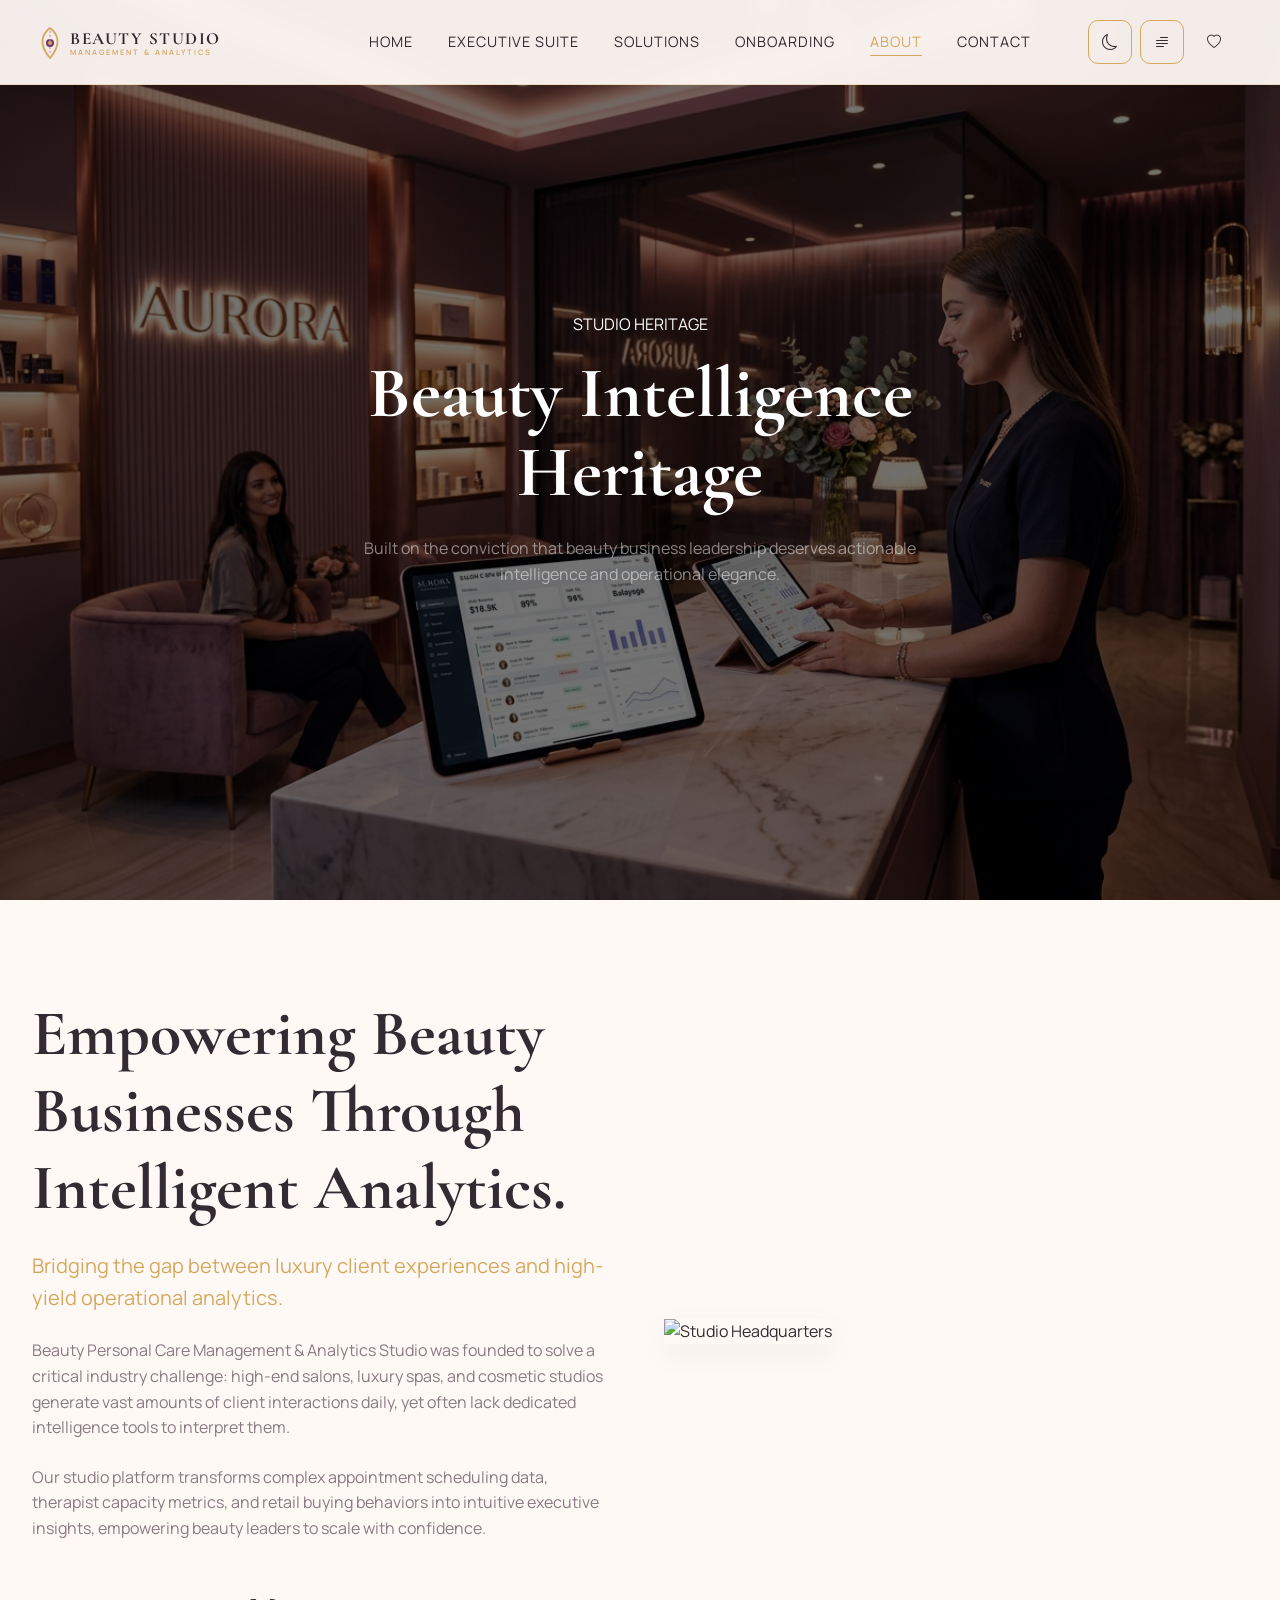
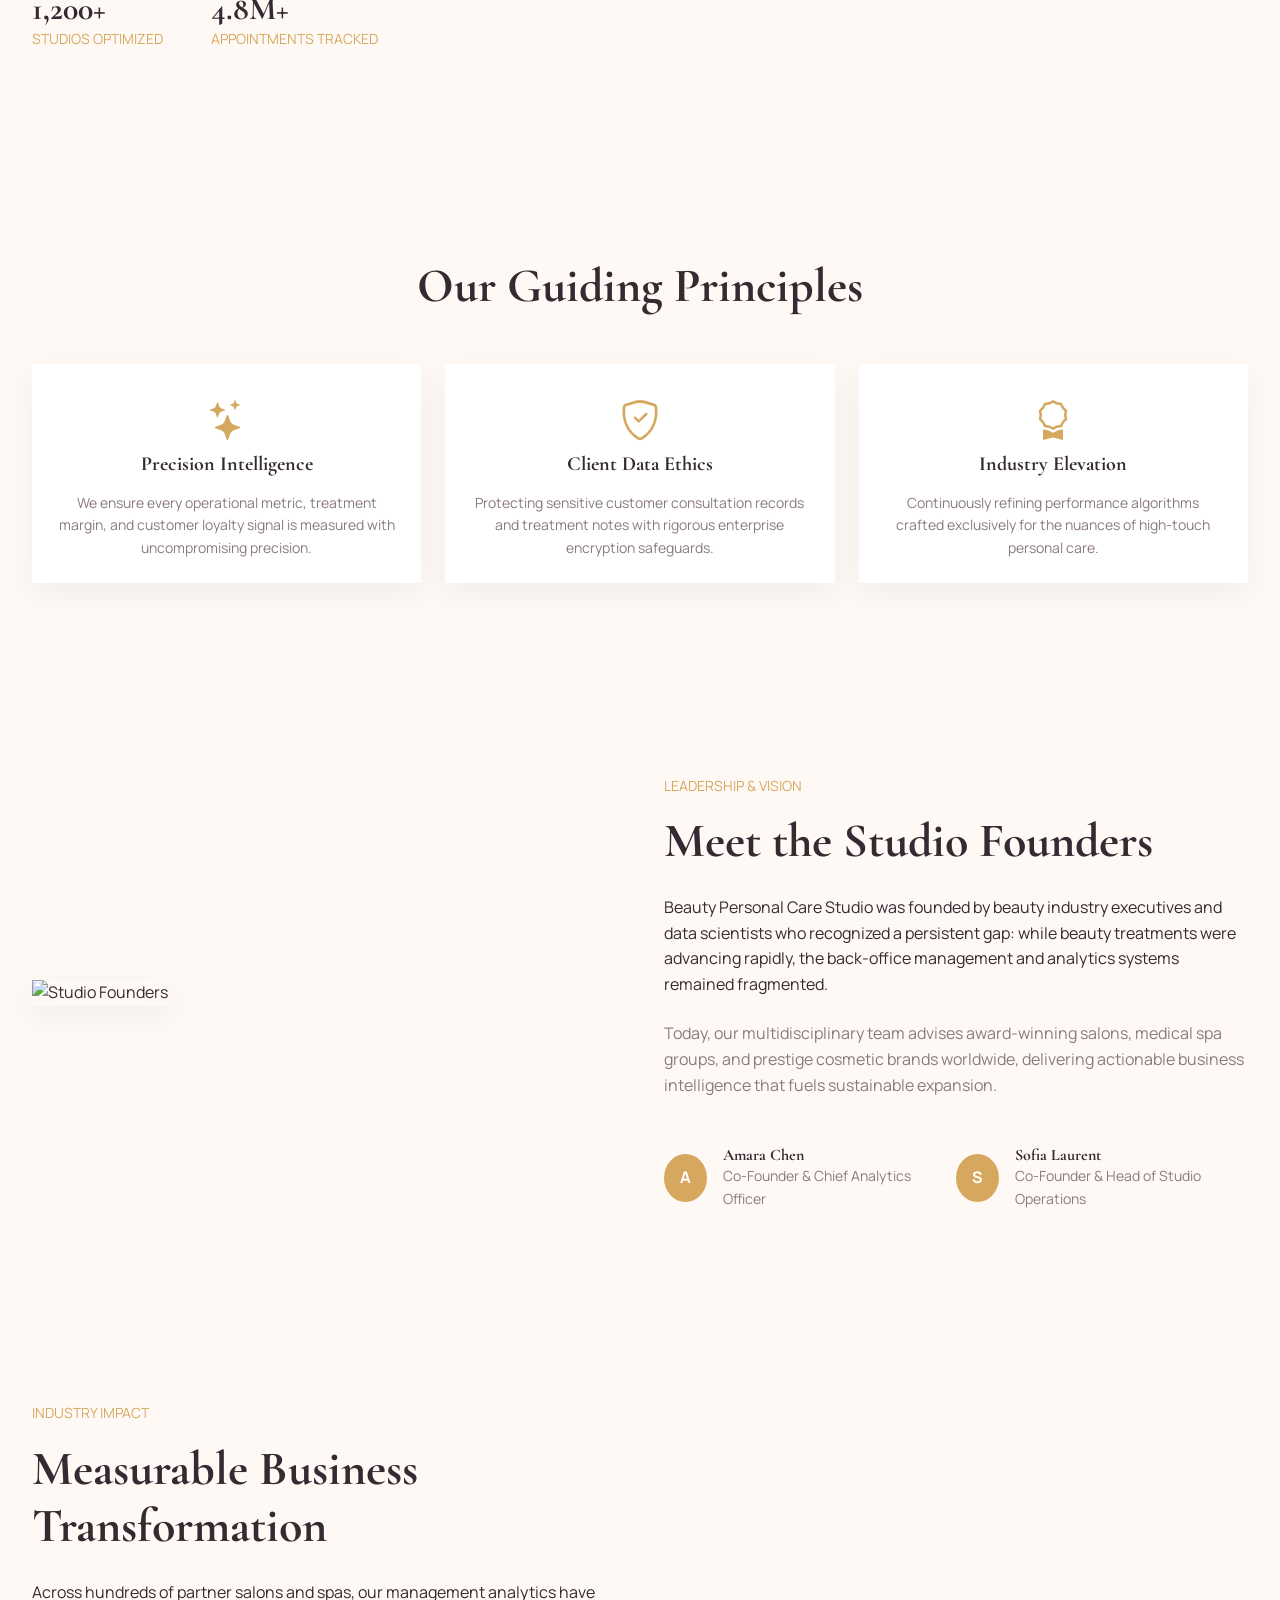
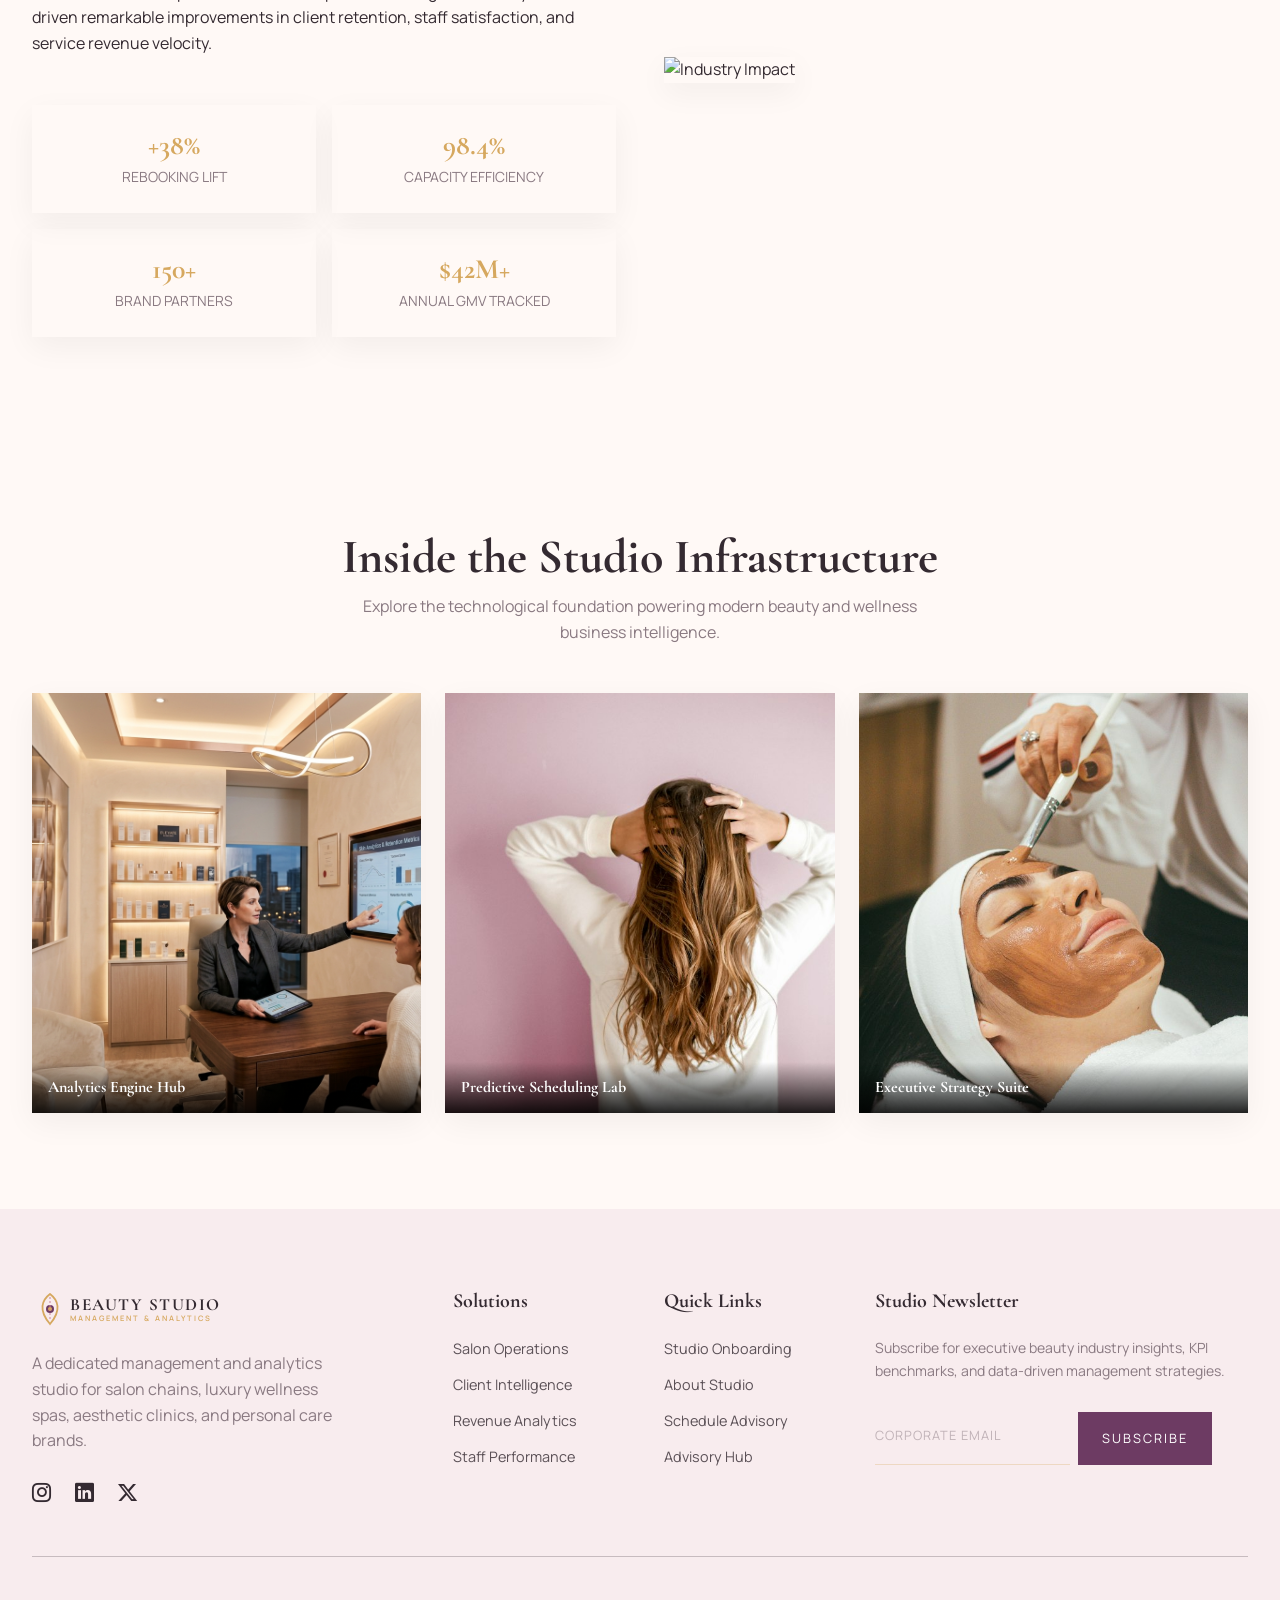
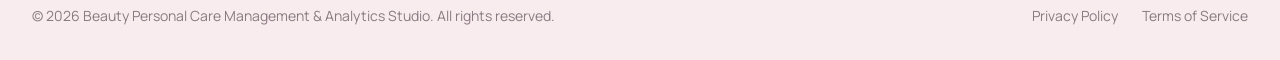
==== about.html @ 4b4c9e50 "Initial commit: Beauty Personal Care Management & Analytics Studio website" ====
<!DOCTYPE html>
<html lang="en">

<head>
    <meta charset="UTF-8">
    <meta name="viewport" content="width=device-width, initial-scale=1.0">
    <title>About Our Studio | Beauty Personal Care Management & Analytics Studio</title>
    <link rel="icon" type="image/svg+xml" href="images/favicon.svg">
    <meta name="description"
        content="Learn about Beauty Personal Care Management & Analytics Studio. Our mission is to empower salons, luxury spas, and cosmetic brands with precision data intelligence.">
    <link href="https://cdn.jsdelivr.net/npm/bootstrap@5.3.0/dist/css/bootstrap.min.css" rel="stylesheet">
    <link rel="stylesheet" href="https://cdn.jsdelivr.net/npm/bootstrap-icons@1.11.1/font/bootstrap-icons.css">
    <link rel="stylesheet" href="css/style.css">
</head>

<body data-theme="light">

    <!-- Header -->
    <nav class="navbar-luxury">
        <div class="container-custom d-flex justify-content-between align-items-center">
            <a href="index.html" class="brand-logo">
                <svg xmlns="http://www.w3.org/2000/svg" height="38" viewBox="0 0 280 38" fill="none" aria-label="Beauty Personal Care Management & Analytics Studio" style="display:inline-block;vertical-align:middle;"><g transform="translate(2,3)"><path d="M16 2 C24 8, 28 18, 16 32 C4 18, 8 8, 16 2 Z" fill="none" stroke="#D6A85F" stroke-width="1.8"/><circle cx="16" cy="17" r="4" fill="#6D3B63"/><circle cx="16" cy="17" r="2" fill="#D6A85F"/><line x1="16" y1="5" x2="16" y2="29" stroke="#C9829B" stroke-width="1" stroke-dasharray="2,2"/></g><text x="38" y="21" font-family="'Cormorant Garamond', Georgia, serif" font-size="17" font-weight="700" letter-spacing="1.5" fill="currentColor">BEAUTY STUDIO</text><text x="38" y="32" font-family="'Manrope', sans-serif" font-size="7.5" font-weight="600" letter-spacing="2" fill="#D6A85F">MANAGEMENT &amp; ANALYTICS</text></svg>
            </a>

            <div class="nav-links-desktop d-none d-lg-block">
                <a href="index.html" class="nav-link-custom">Home</a>
                <a href="home2.html" class="nav-link-custom">Executive Suite</a>
                <a href="collections.html" class="nav-link-custom">Solutions</a>
                <a href="consignment.html" class="nav-link-custom">Onboarding</a>
                <a href="about.html" class="nav-link-custom active">About</a>
                <a href="contact.html" class="nav-link-custom">Contact</a>
            </div>

            <div class="header-actions d-flex align-items-center">
                <button id="theme-toggle" class="btn border-0 p-2 me-2 d-none d-lg-inline-flex" aria-label="Toggle Theme">
                    <i class="bi bi-moon"></i>
                </button>
                <button id="rtl-toggle" class="btn border-0 p-2 me-2 d-none d-lg-inline-flex" aria-label="Toggle RTL">
                    <i class="bi bi-text-paragraph"></i>
                </button>
                <a href="#" class="nav-link-custom me-3 d-none d-lg-inline-flex"><i class="bi bi-heart"></i></a>
                <button id="hamburger-menu" class="btn border-0 p-0 d-lg-none" aria-label="Open Menu">
                    <i class="bi bi-list fs-3"></i>
                </button>
            </div>
        </div>
    </nav>

    <!-- Sidebar Menu (Mobile & Expanded) -->
    <div id="sidebar-overlay" class="sidebar-overlay"></div>
    <div id="sidebar-menu" class="sidebar-menu">
        <div id="sidebar-close" class="sidebar-close"><i class="bi bi-x-lg"></i></div>
        <nav class="d-flex flex-column gap-4">
            <a href="index.html" class="fs-4 luxury-heading">Home</a>
            <a href="home2.html" class="fs-4 luxury-heading">Executive Suite</a>
            <a href="collections.html" class="fs-4 luxury-heading">Solutions</a>
            <a href="consignment.html" class="fs-4 luxury-heading">Onboarding</a>
            <a href="about.html" class="fs-4 luxury-heading">Our Story</a>
            <a href="contact.html" class="fs-4 luxury-heading">Contact</a>
        </nav>
        <div class="sidebar-utilities d-flex align-items-center gap-3 mt-4 pt-4">
            <button class="btn theme-toggle-btn d-inline-flex align-items-center gap-2" aria-label="Toggle Theme">
                <i class="bi bi-moon"></i>
                <span class="theme-label">Dark Mode</span>
            </button>
            <button class="btn rtl-toggle-btn d-inline-flex align-items-center gap-2" aria-label="Toggle RTL">
                <i class="bi bi-text-paragraph"></i>
                <span class="rtl-label">RTL</span>
            </button>
        </div>
    </div>

    <!-- Page Header (Unified Hero) -->
    <header class="hero hero-small" style="background-image: url('images/collection_bridal.png');">
        <div class="hero-overlay"></div>
        <div class="hero-content container py-5 text-center">
            <span class="text-white text-uppercase letter-spacing-2 mb-3 d-block">Studio Heritage</span>
            <h1 class="text-white display-3 luxury-heading">Beauty Intelligence Heritage</h1>
            <p class="text-white-50 mx-auto mb-0" style="max-width: 600px;">Built on the conviction that beauty business leadership deserves actionable intelligence and operational elegance.</p>
        </div>
    </header>

    <!-- About Main -->
    <section class="py-5 about-founders-section">
        <div class="container-custom py-5">
            <div class="row align-items-center g-5">
                <div class="col-lg-6">
                    <h1 class="display-3 luxury-heading mb-4">Empowering Beauty Businesses Through Intelligent Analytics.</h1>
                    <p class="lead text-gold mb-4">Bridging the gap between luxury client experiences and high-yield operational analytics.</p>
                    <p class="text-muted mb-4">Beauty Personal Care Management &amp; Analytics Studio was founded to solve a critical industry challenge: high-end salons, luxury spas, and cosmetic studios generate vast amounts of client interactions daily, yet often lack dedicated intelligence tools to interpret them.</p>
                    <p class="text-muted mb-5">Our studio platform transforms complex appointment scheduling data, therapist capacity metrics, and retail buying behaviors into intuitive executive insights, empowering beauty leaders to scale with confidence.</p>
                    <div class="d-flex gap-5">
                        <div>
                            <h3 class="h2 luxury-heading mb-0">1,200+</h3>
                            <p class="small text-gold text-uppercase">Studios Optimized</p>
                        </div>
                        <div>
                            <h3 class="h2 luxury-heading mb-0">4.8M+</h3>
                            <p class="small text-gold text-uppercase">Appointments Tracked</p>
                        </div>
                    </div>
                </div>
                <div class="col-lg-6">
                    <div class="position-relative">
                        <img src="https://images.unsplash.com/photo-1522337360788-8b13dee7a37e?auto=format&fit=crop&w=1200&q=80" alt="Studio Headquarters" class="img-fluid luxury-shadow">
                        <div class="accent-square d-none d-xl-block"></div>
                    </div>
                </div>
            </div>
        </div>
    </section>

    <!-- Values Section -->
    <section class="py-5 bg-ivory">
        <div class="container-custom py-5 text-center">
            <h2 class="display-5 luxury-heading mb-5">Our Guiding Principles</h2>
            <div class="row g-4">
                <div class="col-md-4">
                    <div class="p-4 bg-white luxury-shadow h-100" style="background: var(--card-bg) !important;">
                        <i class="bi bi-stars text-gold fs-1 mb-3"></i>
                        <h4 class="luxury-heading h5 mb-3">Precision Intelligence</h4>
                        <p class="small text-muted mb-0">We ensure every operational metric, treatment margin, and customer loyalty signal is measured with uncompromising precision.</p>
                    </div>
                </div>
                <div class="col-md-4">
                    <div class="p-4 bg-white luxury-shadow h-100" style="background: var(--card-bg) !important;">
                        <i class="bi bi-shield-check text-gold fs-1 mb-3"></i>
                        <h4 class="luxury-heading h5 mb-3">Client Data Ethics</h4>
                        <p class="small text-muted mb-0">Protecting sensitive customer consultation records and treatment notes with rigorous enterprise encryption safeguards.</p>
                    </div>
                </div>
                <div class="col-md-4">
                    <div class="p-4 bg-white luxury-shadow h-100" style="background: var(--card-bg) !important;">
                        <i class="bi bi-award text-gold fs-1 mb-3"></i>
                        <h4 class="luxury-heading h5 mb-3">Industry Elevation</h4>
                        <p class="small text-muted mb-0">Continuously refining performance algorithms crafted exclusively for the nuances of high-touch personal care.</p>
                    </div>
                </div>
            </div>
        </div>
    </section>

    <!-- Section 1: Meet the Founders -->
    <section class="py-5">
        <div class="container-custom py-5">
            <div class="row align-items-center g-5">
                <div class="col-lg-6">
                    <img src="https://images.unsplash.com/photo-1573496359142-b8d87734a5a2?auto=format&fit=crop&w=1200&q=80" alt="Studio Founders" class="img-fluid luxury-shadow w-100"
                        style="object-fit:cover; max-height:520px;">
                </div>
                <div class="col-lg-6">
                    <span class="text-gold text-uppercase letter-spacing-2 small mb-3 d-block">Leadership &amp; Vision</span>
                    <h2 class="display-5 luxury-heading mb-4">Meet the Studio Founders</h2>
                    <p class="mb-4">Beauty Personal Care Studio was founded by beauty industry executives and data scientists who recognized a persistent gap: while beauty treatments were advancing rapidly, the back-office management and analytics systems remained fragmented.</p>
                    <p class="text-muted mb-5">Today, our multidisciplinary team advises award-winning salons, medical spa groups, and prestige cosmetic brands worldwide, delivering actionable business intelligence that fuels sustainable expansion.</p>
                    <div class="d-flex gap-4 founders-list">
                        <div class="d-flex align-items-center gap-3 founder-item">
                            <div class="rounded-circle d-flex align-items-center justify-content-center"
                                style="width:48px;height:48px;background:var(--accent-gold);color:var(--btn-text);font-weight:700;">
                                A</div>
                            <div>
                                <h6 class="luxury-heading mb-0">Amara Chen</h6>
                                <p class="small text-muted mb-0">Co-Founder &amp; Chief Analytics Officer</p>
                            </div>
                        </div>
                        <div class="d-flex align-items-center gap-3 founder-item">
                            <div class="rounded-circle d-flex align-items-center justify-content-center"
                                style="width:48px;height:48px;background:var(--accent-gold);color:var(--btn-text);font-weight:700;">
                                S</div>
                            <div>
                                <h6 class="luxury-heading mb-0">Sofia Laurent</h6>
                                <p class="small text-muted mb-0">Co-Founder &amp; Head of Studio Operations</p>
                            </div>
                        </div>
                    </div>
                </div>
            </div>
        </div>
    </section>

    <!-- Section 2: Our Impact -->
    <section class="py-5 bg-ivory">
        <div class="container-custom py-5">
            <div class="row align-items-center g-5 flex-row-reverse">
                <div class="col-lg-6">
                    <img src="https://images.unsplash.com/photo-1551836022-d5d88e9218df?auto=format&fit=crop&w=1200&q=80" alt="Industry Impact" class="img-fluid luxury-shadow w-100"
                        style="object-fit:cover; max-height:520px;">
                </div>
                <div class="col-lg-6">
                    <span class="text-gold text-uppercase letter-spacing-2 small mb-3 d-block">Industry Impact</span>
                    <h2 class="display-5 luxury-heading mb-4">Measurable Business Transformation</h2>
                    <p class="mb-5">Across hundreds of partner salons and spas, our management analytics have driven remarkable improvements in client retention, staff satisfaction, and service revenue velocity.</p>
                    <div class="row g-3">
                        <div class="col-6">
                            <div class="p-4 luxury-shadow text-center h-100">
                                <h3 class="luxury-heading text-gold mb-1">+38%</h3>
                                <p class="small text-muted mb-0 text-uppercase letter-spacing-1">Rebooking Lift</p>
                            </div>
                        </div>
                        <div class="col-6">
                            <div class="p-4 luxury-shadow text-center h-100">
                                <h3 class="luxury-heading text-gold mb-1">98.4%</h3>
                                <p class="small text-muted mb-0 text-uppercase letter-spacing-1">Capacity Efficiency</p>
                            </div>
                        </div>
                        <div class="col-6">
                            <div class="p-4 luxury-shadow text-center h-100">
                                <h3 class="luxury-heading text-gold mb-1">150+</h3>
                                <p class="small text-muted mb-0 text-uppercase letter-spacing-1">Brand Partners</p>
                            </div>
                        </div>
                        <div class="col-6">
                            <div class="p-4 luxury-shadow text-center h-100">
                                <h3 class="luxury-heading text-gold mb-1">$42M+</h3>
                                <p class="small text-muted mb-0 text-uppercase letter-spacing-1">Annual GMV Tracked</p>
                            </div>
                        </div>
                    </div>
                </div>
            </div>
        </div>
    </section>

    <!-- Section 3: Behind the Scenes -->
    <section class="py-5">
        <div class="container-custom py-5">
            <div class="text-center mb-5">
                <h2 class="display-5 luxury-heading">Inside the Studio Infrastructure</h2>
                <p class="text-muted mx-auto" style="max-width:600px;">Explore the technological foundation powering modern beauty and wellness business intelligence.</p>
            </div>
            <div class="row g-4">
                <div class="col-md-4">
                    <div class="position-relative overflow-hidden luxury-shadow" style="height: 420px;">
                        <img src="images/collection_formal.png" alt="Intelligence Engine"
                            class="w-100 h-100 object-fit-cover">
                        <div class="position-absolute bottom-0 start-0 w-100 p-3"
                            style="background: linear-gradient(transparent, rgba(0,0,0,0.85));">
                            <h5 class="text-white luxury-heading h6 mb-0">Analytics Engine Hub</h5>
                        </div>
                    </div>
                </div>
                <div class="col-md-4">
                    <div class="position-relative overflow-hidden luxury-shadow" style="height: 420px;">
                        <img src="images/dress_1.png" alt="Forecasting Lab" class="w-100 h-100 object-fit-cover">
                        <div class="position-absolute bottom-0 start-0 w-100 p-3"
                            style="background: linear-gradient(transparent, rgba(0,0,0,0.85));">
                            <h5 class="text-white luxury-heading h6 mb-0">Predictive Scheduling Lab</h5>
                        </div>
                    </div>
                </div>
                <div class="col-md-4">
                    <div class="position-relative overflow-hidden luxury-shadow" style="height: 420px;">
                        <img src="images/dress_2.png" alt="Executive Strategy" class="w-100 h-100 object-fit-cover"
                            style="object-position: center center;">
                        <div class="position-absolute bottom-0 start-0 w-100 p-3"
                            style="background: linear-gradient(transparent, rgba(0,0,0,0.85));">
                            <h5 class="text-white luxury-heading h6 mb-0">Executive Strategy Suite</h5>
                        </div>
                    </div>
                </div>
            </div>
        </div>
    </section>

    <!-- Footer -->
    <footer>
        <div class="container-custom">
            <div class="row g-5">
                <div class="col-lg-4">
                    <a href="index.html" class="brand-logo mb-4">
                        <svg xmlns="http://www.w3.org/2000/svg" height="38" viewBox="0 0 280 38" fill="none" aria-label="Beauty Personal Care Management & Analytics Studio" style="display:inline-block;vertical-align:middle;"><g transform="translate(2,3)"><path d="M16 2 C24 8, 28 18, 16 32 C4 18, 8 8, 16 2 Z" fill="none" stroke="#D6A85F" stroke-width="1.8"/><circle cx="16" cy="17" r="4" fill="#6D3B63"/><circle cx="16" cy="17" r="2" fill="#D6A85F"/><line x1="16" y1="5" x2="16" y2="29" stroke="#C9829B" stroke-width="1" stroke-dasharray="2,2"/></g><text x="38" y="21" font-family="'Cormorant Garamond', Georgia, serif" font-size="17" font-weight="700" letter-spacing="1.5" fill="currentColor">BEAUTY STUDIO</text><text x="38" y="32" font-family="'Manrope', sans-serif" font-size="7.5" font-weight="600" letter-spacing="2" fill="#D6A85F">MANAGEMENT &amp; ANALYTICS</text></svg>
                    </a>
                    <p class="text-muted pe-lg-5">A dedicated management and analytics studio for salon chains, luxury wellness spas, aesthetic clinics, and personal care brands.</p>
                    <div class="d-flex mt-4">
                        <a href="#" class="social-icon"><i class="bi bi-instagram"></i></a>
                        <a href="#" class="social-icon"><i class="bi bi-linkedin"></i></a>
                        <a href="#" class="social-icon"><i class="bi bi-twitter-x"></i></a>
                    </div>
                </div>
                <div class="col-md-4 col-lg-2">
                    <h5 class="luxury-heading mb-4">Solutions</h5>
                    <a href="collections.html" class="footer-link">Salon Operations</a>
                    <a href="collections.html" class="footer-link">Client Intelligence</a>
                    <a href="collections.html" class="footer-link">Revenue Analytics</a>
                    <a href="collections.html" class="footer-link">Staff Performance</a>
                </div>
                <div class="col-md-4 col-lg-2">
                    <h5 class="luxury-heading mb-4">Quick Links</h5>
                    <a href="consignment.html" class="footer-link">Studio Onboarding</a>
                    <a href="about.html" class="footer-link">About Studio</a>
                    <a href="contact.html" class="footer-link">Schedule Advisory</a>
                    <a href="contact.html" class="footer-link">Advisory Hub</a>
                </div>
                <div class="col-md-4 col-lg-4">
                    <h5 class="luxury-heading mb-4">Studio Newsletter</h5>
                    <p class="small text-muted mb-4">Subscribe for executive beauty industry insights, KPI benchmarks, and data-driven management strategies.</p>
                    <div class="d-flex">
                        <input type="email" class="form-control-luxury me-2" placeholder="Corporate Email">
                        <button class="btn-gold px-4">Subscribe</button>
                    </div>
                </div>
            </div>
            <hr class="my-5 opacity-10">
            <div class="d-flex flex-column flex-md-row justify-content-between align-items-center gap-3">
                <p class="small text-muted mb-0">&copy; 2026 Beauty Personal Care Management &amp; Analytics Studio. All rights reserved.</p>
                <div class="d-flex gap-4">
                    <a href="#" class="small text-muted">Privacy Policy</a>
                    <a href="#" class="small text-muted">Terms of Service</a>
                </div>
            </div>
        </div>
    </footer>

    <script src="https://cdn.jsdelivr.net/npm/bootstrap@5.3.0/dist/js/bootstrap.bundle.min.js"></script>
    <script src="js/main.js"></script>
</body>

</html>
---- css/style.css ----
/* 
    Beauty Personal Care Management & Analytics Studio
    Design Style: Luxury, Elegant, Editorial Data & Business Intelligence
*/

@import url('https://fonts.googleapis.com/css2?family=Cormorant+Garamond:ital,wght@0,300;0,400;0,500;0,600;0,700;1,300;1,400;1,600&family=Manrope:wght@300;400;500;600;700;800&display=swap');

:root {
    /* Light Mode Tokens */
    --primary-bg: #FFF9F6;
    --secondary-bg: #F8ECEE;
    --primary-plum: #6D3B63;
    --secondary-rose: #C9829B;
    --accent-gold: #D6A85F;
    --accent-nude: #C9829B;
    --text-main: #342A31;
    --text-muted: #8A7A82;
    --header-bg: rgba(255, 249, 246, 0.95);
    --border-color: rgba(214, 168, 95, 0.3);
    --btn-text: #FFFFFF;
    --card-bg: #FFFFFF;

    /* Typography */
    --font-heading: 'Cormorant Garamond', Georgia, serif;
    --font-body: 'Manrope', -apple-system, BlinkMacSystemFont, 'Segoe UI', Roboto, sans-serif;
    --font-alt: 'Cormorant Garamond', Georgia, serif;

    /* Transitions */
    --transition-smooth: all 0.4s cubic-bezier(0.165, 0.84, 0.44, 1);
}

[data-theme="dark"] {
    /* Dark Mode Tokens */
    --primary-bg: #241B22;
    --secondary-bg: #2E222B;
    --primary-plum: #C9829B;
    --secondary-rose: #E5A3B9;
    --accent-gold: #D6A85F;
    --accent-nude: #522F45;
    --text-main: #FFF9F6;
    --text-muted: #B8A8B0;
    --header-bg: rgba(36, 27, 34, 0.95);
    --border-color: rgba(214, 168, 95, 0.3);
    --btn-text: #241B22;
    --card-bg: #2D222A;
}

* {
    margin: 0;
    padding: 0;
    box-sizing: border-box;
}

body {
    font-family: var(--font-body);
    background-color: var(--primary-bg);
    color: var(--text-main);
    line-height: 1.6;
    transition: var(--transition-smooth);
    overflow-x: hidden;
}

h1,
h2,
h3,
h4,
.luxury-heading {
    font-family: var(--font-heading);
    font-weight: 700;
}

p,
.lead {
    font-weight: 400;
    color: var(--text-main);
}

.text-muted {
    color: var(--text-muted) !important;
    opacity: 1 !important;
}

h1,
h2,
h3,
h4,
h5,
h6,
.luxury-heading {
    color: var(--text-main);
}

a {
    text-decoration: none;
    color: inherit;
    transition: var(--transition-smooth);
}

/* --- Layout Components --- */

.container-custom {
    max-width: 1400px;
    margin: 0 auto;
    padding: 0 2rem;
}

/* Header & Navbar */
.navbar-luxury {
    position: fixed;
    top: 0;
    width: 100%;
    z-index: 1000;
    background: var(--header-bg);
    backdrop-filter: blur(10px);
    border-bottom: 1px solid var(--border-color);
    padding: 1.25rem 0;
    transition: var(--transition-smooth);
    --header-control-size: 44px;
    --header-control-radius: 10px;
}

.brand-logo {
    font-family: var(--font-heading);
    font-size: 1.5rem;
    letter-spacing: 2px;
    text-transform: uppercase;
    font-weight: 700;
    display: flex;
    align-items: center;
}

/* Keep navbar logo fully visible during nearby button interactions */
.navbar-luxury .brand-logo,
.navbar-luxury .brand-logo:hover,
.navbar-luxury .brand-logo:focus,
.navbar-luxury .brand-logo:active,
.navbar-luxury .brand-logo svg {
    opacity: 1 !important;
}

.logo-img {
    height: 40px;
    width: auto;
    object-fit: contain;
    transition: var(--transition-smooth);
}

.brand-logo:hover .logo-img {
    transform: scale(1.1);
}

.nav-link-custom {
    font-size: 0.9rem;
    text-transform: uppercase;
    letter-spacing: 1px;
    margin: 0 1rem;
    position: relative;
}

.nav-link-custom::after {
    content: '';
    position: absolute;
    bottom: -5px;
    left: 0;
    width: 0;
    height: 1px;
    background: var(--accent-gold);
    transition: var(--transition-smooth);
}

.nav-link-custom:hover::after {
    width: 100%;
}

.nav-link-custom.active {
    color: var(--accent-gold);
}

.nav-link-custom.active::after {
    width: 100%;
}

/* Ensure navbar utility toggles remain visible in both themes */
.navbar-luxury #theme-toggle,
.navbar-luxury #rtl-toggle {
    width: var(--header-control-size);
    height: var(--header-control-size);
    padding: 0 !important;
    display: inline-flex;
    align-items: center;
    justify-content: center;
    border: 1px solid var(--accent-gold) !important;
    border-radius: var(--header-control-radius);
    background: transparent;
    color: var(--text-main);
}

.navbar-luxury .header-actions > a.nav-link-custom {
    width: var(--header-control-size);
    height: var(--header-control-size);
    margin: 0 0.75rem 0 0 !important;
    display: inline-flex;
    align-items: center;
    justify-content: center;
    border-radius: var(--header-control-radius);
}

[dir="rtl"] .navbar-luxury .header-actions > a.nav-link-custom {
    margin: 0 0 0 0.75rem !important;
}

[dir="rtl"] .navbar-luxury .brand-logo {
    justify-content: flex-end;
    text-align: right;
    direction: ltr;
    unicode-bidi: isolate;
}

[dir="rtl"] .navbar-luxury .brand-logo svg {
    direction: ltr;
    unicode-bidi: isolate;
}

.navbar-luxury #theme-toggle:hover,
.navbar-luxury #rtl-toggle:hover {
    background: var(--accent-gold);
    color: var(--btn-text);
}

.navbar-luxury #theme-toggle:focus,
.navbar-luxury #theme-toggle:focus-visible,
.navbar-luxury #theme-toggle:active {
    box-shadow: none;
    background: var(--accent-gold);
    color: var(--btn-text);
}

.navbar-luxury #rtl-toggle:focus {
    box-shadow: none;
    color: var(--accent-gold);
}

/* Sidebar Menu */
.sidebar-overlay {
    position: fixed;
    top: 0;
    left: 0;
    width: 100%;
    height: 100%;
    background: rgba(0, 0, 0, 0.5);
    z-index: 1001;
    opacity: 0;
    visibility: hidden;
    transition: var(--transition-smooth);
}

/* --- Refined Components --- */

#hamburger-menu {
    color: var(--text-main) !important;
    background: transparent;
    cursor: pointer;
    line-height: 1;
}

.sidebar-close {
    color: var(--text-main);
    cursor: pointer;
    align-self: flex-end;
    font-size: 1.25rem;
    margin-bottom: 2rem;
    transition: var(--transition-smooth);
}

.sidebar-close:hover {
    color: var(--accent-gold);
}

.sidebar-menu {
    position: fixed;
    top: 0;
    right: -100%;
    width: 350px;
    height: 100vh;
    background: var(--primary-bg);
    z-index: 1002;
    padding: 3rem;
    transition: all 0.5s cubic-bezier(0.77, 0, 0.175, 1);
    display: flex;
    flex-direction: column;
    box-shadow: -10px 0 30px rgba(0, 0, 0, 0.05);
}

[data-theme="dark"] .sidebar-menu {
    background: rgba(15, 15, 16, 0.98);
    backdrop-filter: blur(15px);
}

.sidebar-overlay.active {
    opacity: 1;
    visibility: visible;
}

.sidebar-menu.active {
    right: 0;
}

.sidebar-utilities {
    border-top: 1px solid rgba(214, 168, 95, 0.25) !important;
}

.sidebar-utilities .theme-toggle-btn,
.sidebar-utilities .rtl-toggle-btn {
    background: transparent;
    color: var(--text-main);
    border: 1px solid var(--accent-gold) !important;
    border-radius: var(--header-control-radius);
    padding: 0.55rem 0.95rem;
    font-size: 0.85rem;
    font-weight: 500;
    cursor: pointer;
    transition: var(--transition-smooth);
}

.sidebar-utilities .theme-toggle-btn:hover,
.sidebar-utilities .rtl-toggle-btn:hover {
    background: var(--accent-gold);
    color: var(--btn-text);
}

.btn-gold {
    background: var(--primary-plum);
    color: var(--btn-text) !important;
    padding: 1rem 2.5rem;
    text-transform: uppercase;
    letter-spacing: 2px;
    font-size: 0.8rem;
    border: none;
    border-radius: 0;
    position: relative;
    overflow: hidden;
    transition: var(--transition-smooth);
    display: inline-block;
    text-align: center;
}

.btn-gold::before {
    content: '';
    position: absolute;
    top: 0;
    left: -100%;
    width: 100%;
    height: 100%;
    background: rgba(255, 255, 255, 0.15);
    transition: var(--transition-smooth);
}

.btn-gold:hover::before {
    left: 0;
}

.btn-gold:hover {
    background: var(--accent-gold);
    color: #241B22 !important;
}

[data-theme="dark"] .btn-gold {
    background: var(--primary-plum);
    color: #241B22 !important;
}

[data-theme="dark"] .btn-gold:hover {
    background: var(--accent-gold);
    color: #241B22 !important;
}

/* --- Home 2 Specific Sections --- */

/* Editorial Ribbon */
.editorial-ribbon {
    background: var(--text-main);
    color: var(--primary-bg);
    padding: 2.5rem 0;
    overflow: hidden;
}

.marquee-container {
    display: flex;
    white-space: nowrap;
    animation: marquee 30s linear infinite;
}

.marquee-item {
    font-family: var(--font-heading);
    font-size: 1.2rem;
    text-transform: uppercase;
    letter-spacing: 5px;
    margin: 0 4rem;
    opacity: 0.6;
}

@keyframes marquee {
    0% {
        transform: translateX(0);
    }

    100% {
        transform: translateX(-50%);
    }
}

/* Split Screen Hero */
.hero-split {
    display: flex;
    height: 100vh;
    background: var(--primary-bg);
}

.hero-split-image {
    flex: 1;
    background-size: cover;
    background-position: center;
}

.hero-split-content {
    flex: 1;
    display: flex;
    flex-direction: column;
    justify-content: center;
    padding: 5rem;
    background: var(--secondary-bg);
}

/* Vault Cards */
.vault-card {
    border: 1px solid var(--accent-gold);
    padding: 2.5rem;
    transition: var(--transition-smooth);
    text-align: center;
}

.vault-card:hover {
    background: var(--accent-gold);
    color: var(--btn-text);
}

.vault-card:hover p {
    color: var(--btn-text) !important;
}

/* Stories / Testimonials */
.story-wrapper {
    position: relative;
    padding-bottom: 4rem;
}

.story-quote {
    font-family: var(--font-alt);
    font-style: italic;
    font-size: 1.8rem;
    line-height: 1.4;
    margin-bottom: 2rem;
}

/* Service Spotlight Icons */
.service-icon-box {
    border: 1px solid var(--border-color);
    padding: 3rem;
    transition: var(--transition-smooth);
    height: 100%;
}

.service-icon-box:hover {
    border-color: var(--accent-gold);
    transform: translateY(-5px);
}

@media (max-width: 991px) {
    .hero-split {
        flex-direction: column;
        height: auto;
    }

    .hero-split-image {
        width: 100%;
        height: 70vh;
        min-height: 450px;
        background-size: cover !important;
        background-position: center top !important;
    }

    .hero-split-content {
        padding: 3rem 1.5rem;
    }
}

@media (max-width: 767px) {
    .hero-split-image {
        background-size: contain !important;
        background-repeat: no-repeat !important;
        height: 120vw;
        min-height: 400px;
    }
}

@media (min-width: 768px) and (max-width: 991px) {
    .hero-split-image {
        background-size: contain !important;
        background-repeat: no-repeat !important;
        background-position: center !important;
    }
}

/* Form refinement */
.form-control-luxury::placeholder {
    color: var(--text-muted);
    opacity: 0.5;
    font-size: 0.8rem;
    text-transform: uppercase;
    letter-spacing: 1px;
}

/* Accessibility: Focus States */
.btn:focus,
.form-control:focus,
a:focus {
    outline: 2px solid var(--accent-gold);
    outline-offset: 3px;
}

/* Prevent horizontal scroll on small devices */
html,
body {
    max-width: 100%;
    overflow-x: hidden;
}

/* Image Hover Zoom */
.product-card .img-container {
    overflow: hidden;
}

.product-card .img-container img {
    transition: transform 0.8s cubic-bezier(0.165, 0.84, 0.44, 1);
}

.product-card:hover .img-container img {
    transform: scale(1.1);
}

.btn-outline {
    border: 1px solid var(--accent-gold);
    color: var(--text-main);
    padding: 1rem 2.5rem;
    text-transform: uppercase;
    letter-spacing: 2px;
    font-size: 0.8rem;
    background: transparent;
    transition: var(--transition-smooth);
}

.btn-outline:hover {
    background: var(--accent-gold);
    color: var(--btn-text);
}

/* Hero Section */
.hero {
    height: 100vh;
    display: flex;
    align-items: center;
    justify-content: center;
    text-align: center;
    position: relative;
    background-size: cover;
    background-position: center;
    color: #fff;
}

.hero-full-image {
    background-size: contain !important;
    background-repeat: no-repeat !important;
    background-position: center center !important;
    background-color: #111;
}

.hero-overlay {
    position: absolute;
    top: 0;
    left: 0;
    width: 100%;
    height: 100%;
    background: rgba(0, 0, 0, 0.55);
}

.hero-content {
    position: relative;
    z-index: 1;
    max-width: 800px;
}

.hero-content h1 {
    font-size: 4.5rem;
    margin-bottom: 1.5rem;
    line-height: 1.1;
    animation: fadeInUp 1s ease forwards;
}

/* Card Styles */
.product-card {
    background: var(--card-bg);
    border: none;
    border-radius: 0;
    overflow: hidden;
    transition: var(--transition-smooth);
    margin-bottom: 2rem;
}

.product-card:hover {
    transform: translateY(-10px);
    box-shadow: 0 20px 40px rgba(0, 0, 0, 0.1);
}

.product-card img {
    width: 100%;
    height: 500px;
    object-fit: cover;
    transition: var(--transition-smooth);
}

.product-card:hover img {
    transform: scale(1.05);
}

.product-info {
    padding: 1.5rem;
    text-align: center;
}

/* Footer & Hover Effects */
footer {
    background: var(--secondary-bg);
    padding: 5rem 0 2rem;
    color: var(--text-main);
}

.footer-link {
    display: block;
    margin-bottom: 0.8rem;
    font-size: 0.9rem;
    opacity: 0.8;
}

.footer-link:hover {
    opacity: 1;
    color: var(--accent-gold);
    padding-left: 5px;
}

.social-icon {
    font-size: 1.2rem;
    margin-right: 1.5rem;
    transition: var(--transition-smooth);
}

.social-icon:hover {
    color: var(--accent-gold);
    text-shadow: 0 0 10px var(--accent-gold);
}

/* Footer newsletter input alignment */
footer .col-md-4.col-lg-4>.d-flex {
    align-items: flex-end;
}

footer .col-md-4.col-lg-4>.d-flex .form-control-luxury {
    margin-bottom: 0;
}

/* Responsive Grid Fixes */
@media (max-width: 1024px) {
    .hero-content h1 {
        font-size: 3.5rem;
    }

    .nav-links-desktop {
        display: none !important;
    }

    #hamburger-menu {
        display: inline-flex !important;
    }
}

/* Home2: Platinum Vault tablet alignment fixes */
@media (min-width: 768px) and (max-width: 1024px) {
    .platinum-vault-section .row.align-items-end {
        row-gap: 1rem;
    }

    .platinum-vault-section .text-lg-end {
        text-align: left !important;
    }

    .platinum-vault-section .platinum-vault-grid .col-md-4 {
        flex: 0 0 50%;
        max-width: 50%;
        display: flex;
    }

    .platinum-vault-section .platinum-vault-grid .col-md-4:last-child {
        margin-left: auto;
        margin-right: auto;
    }

    .platinum-vault-section .vault-card {
        width: 100%;
        min-height: 100%;
        padding: 2rem 1.5rem;
        display: flex;
        flex-direction: column;
        align-items: center;
        text-align: center;
    }

    .platinum-vault-section .vault-card .text-muted {
        margin-bottom: 1.5rem !important;
    }

    .platinum-vault-section .vault-card .btn-outline {
        margin-top: auto;
        min-width: 130px;
        display: inline-flex;
        justify-content: center;
    }
}

@media (max-width: 768px) {
    .container-custom {
        padding: 0 1.5rem;
    }

    .navbar-luxury {
        --header-control-size: 38px;
    }

    .hero-content h1 {
        font-size: 2.5rem;
    }

    .sidebar-menu {
        width: 100%;
    }

    .navbar-luxury .brand-logo {
        white-space: nowrap;
        font-size: 1rem;
        letter-spacing: 1px;
    }

    .navbar-luxury .logo-img {
        height: 30px;
    }

    .navbar-luxury .header-actions {
        display: flex;
        align-items: center;
        gap: 0.35rem;
        flex-shrink: 0;
    }

    .navbar-luxury .header-actions > * {
        margin-right: 0 !important;
    }

    .navbar-luxury #theme-toggle,
    .navbar-luxury #rtl-toggle,
    .navbar-luxury #hamburger-menu {
        width: 38px;
        height: 38px;
    }

    .navbar-luxury #hamburger-menu {
        display: inline-flex !important;
        align-items: center;
        justify-content: center;
        border: 1px solid var(--accent-gold) !important;
        border-radius: var(--header-control-radius);
        color: var(--text-main);
        background: transparent;
    }

    .navbar-luxury .header-actions > a.nav-link-custom.me-3 {
        display: none;
    }

    footer .col-md-4.col-lg-4>.d-flex {
        gap: 0.75rem;
        align-items: flex-end;
    }

    footer .col-md-4.col-lg-4>.d-flex .form-control-luxury {
        flex: 1 1 auto;
        min-width: 0;
        margin-right: 0 !important;
        margin-bottom: 0;
    }

    footer .col-md-4.col-lg-4>.d-flex .btn-gold {
        flex: 0 0 auto;
        white-space: nowrap;
        padding: 0.95rem 1rem;
        letter-spacing: 1px;
    }

    .consignment-process-section {
        padding-bottom: 2rem !important;
    }

    .consignment-process-section .row {
        --bs-gutter-y: 1.5rem;
    }

    .consignment-process-section .ready-consign-card {
        padding: 1.75rem !important;
    }

    .consignment-faq-section {
        padding-top: 2rem !important;
        padding-bottom: 2rem !important;
    }

    .consignment-faq-section .container-custom {
        padding-top: 0.5rem !important;
        padding-bottom: 0.5rem !important;
    }

    .consignment-faq-section h2 {
        margin-bottom: 2rem !important;
    }

    .about-founders-section h2 {
        white-space: nowrap;
        font-size: 2.25rem;
    }

    .about-founders-section .founders-list {
        width: 100%;
        gap: 1rem !important;
        justify-content: space-between;
    }

    .about-founders-section .founder-item {
        flex: 1 1 0;
        align-items: flex-start !important;
    }
}

/* Animations */
@keyframes fadeInUp {
    from {
        opacity: 0;
        transform: translateY(30px);
    }

    to {
        opacity: 1;
        transform: translateY(0);
    }
}

/* Form Styles */
.form-control-luxury {
    background: transparent;
    border: none;
    border-bottom: 1px solid var(--border-color);
    border-radius: 0;
    color: var(--text-main) !important;
    padding: 1rem 0;
    margin-bottom: 1.5rem;
}

.form-control-luxury:focus {
    box-shadow: none;
    border-bottom-color: var(--accent-gold);
    background: transparent;
}

/* Collections Page */
.filter-sidebar {
    position: sticky;
    top: 100px;
}

.filter-group {
    margin-bottom: 2rem;
}

.filter-title {
    font-size: 0.8rem;
    text-transform: uppercase;
    letter-spacing: 2px;
    margin-bottom: 1rem;
    display: block;
    font-weight: 700;
}

/* UI Utility Classes */
.text-gold {
    color: var(--accent-gold);
}

.text-plum {
    color: var(--primary-plum);
}

.text-rose {
    color: var(--secondary-rose);
}

.bg-gold {
    background-color: var(--accent-gold) !important;
    color: #241B22 !important;
}

.bg-plum {
    background-color: var(--primary-plum) !important;
    color: #FFFFFF !important;
}

.bg-ivory {
    background-color: var(--primary-bg) !important;
}

.bg-white {
    background-color: var(--card-bg) !important;
}

.luxury-shadow {
    box-shadow: 0 10px 30px rgba(0, 0, 0, 0.05);
}

/* Custom Scrollbar */
::-webkit-scrollbar {
    width: 8px;
}

::-webkit-scrollbar-track {
    background: var(--primary-bg);
}

::-webkit-scrollbar-thumb {
    background: var(--accent-gold);
}

/* Back To Top */
.back-to-top-btn {
    position: fixed;
    right: 1.5rem;
    bottom: 1.5rem;
    width: 44px;
    height: 44px;
    border: 1px solid var(--accent-gold);
    background: var(--card-bg);
    color: var(--text-main);
    display: flex;
    align-items: center;
    justify-content: center;
    cursor: pointer;
    z-index: 1100;
    opacity: 0;
    visibility: hidden;
    pointer-events: none;
    transition: var(--transition-smooth);
}

.back-to-top-btn.visible {
    opacity: 1;
    visibility: visible;
    pointer-events: auto;
}

.back-to-top-btn:hover {
    color: var(--accent-gold);
    transform: translateY(-2px);
}

[data-theme="dark"] #faqAccordion .accordion-button {
    color: var(--text-main);
}

[data-theme="dark"] #faqAccordion .accordion-button:not(.collapsed) {
    color: var(--text-main);
    background-color: transparent;
    box-shadow: none;
}

@media (max-width: 1024px) {
    .mobile-filter-formal,
    .mobile-filter-accents,
    .category-formal-option {
        display: none !important;
    }
}
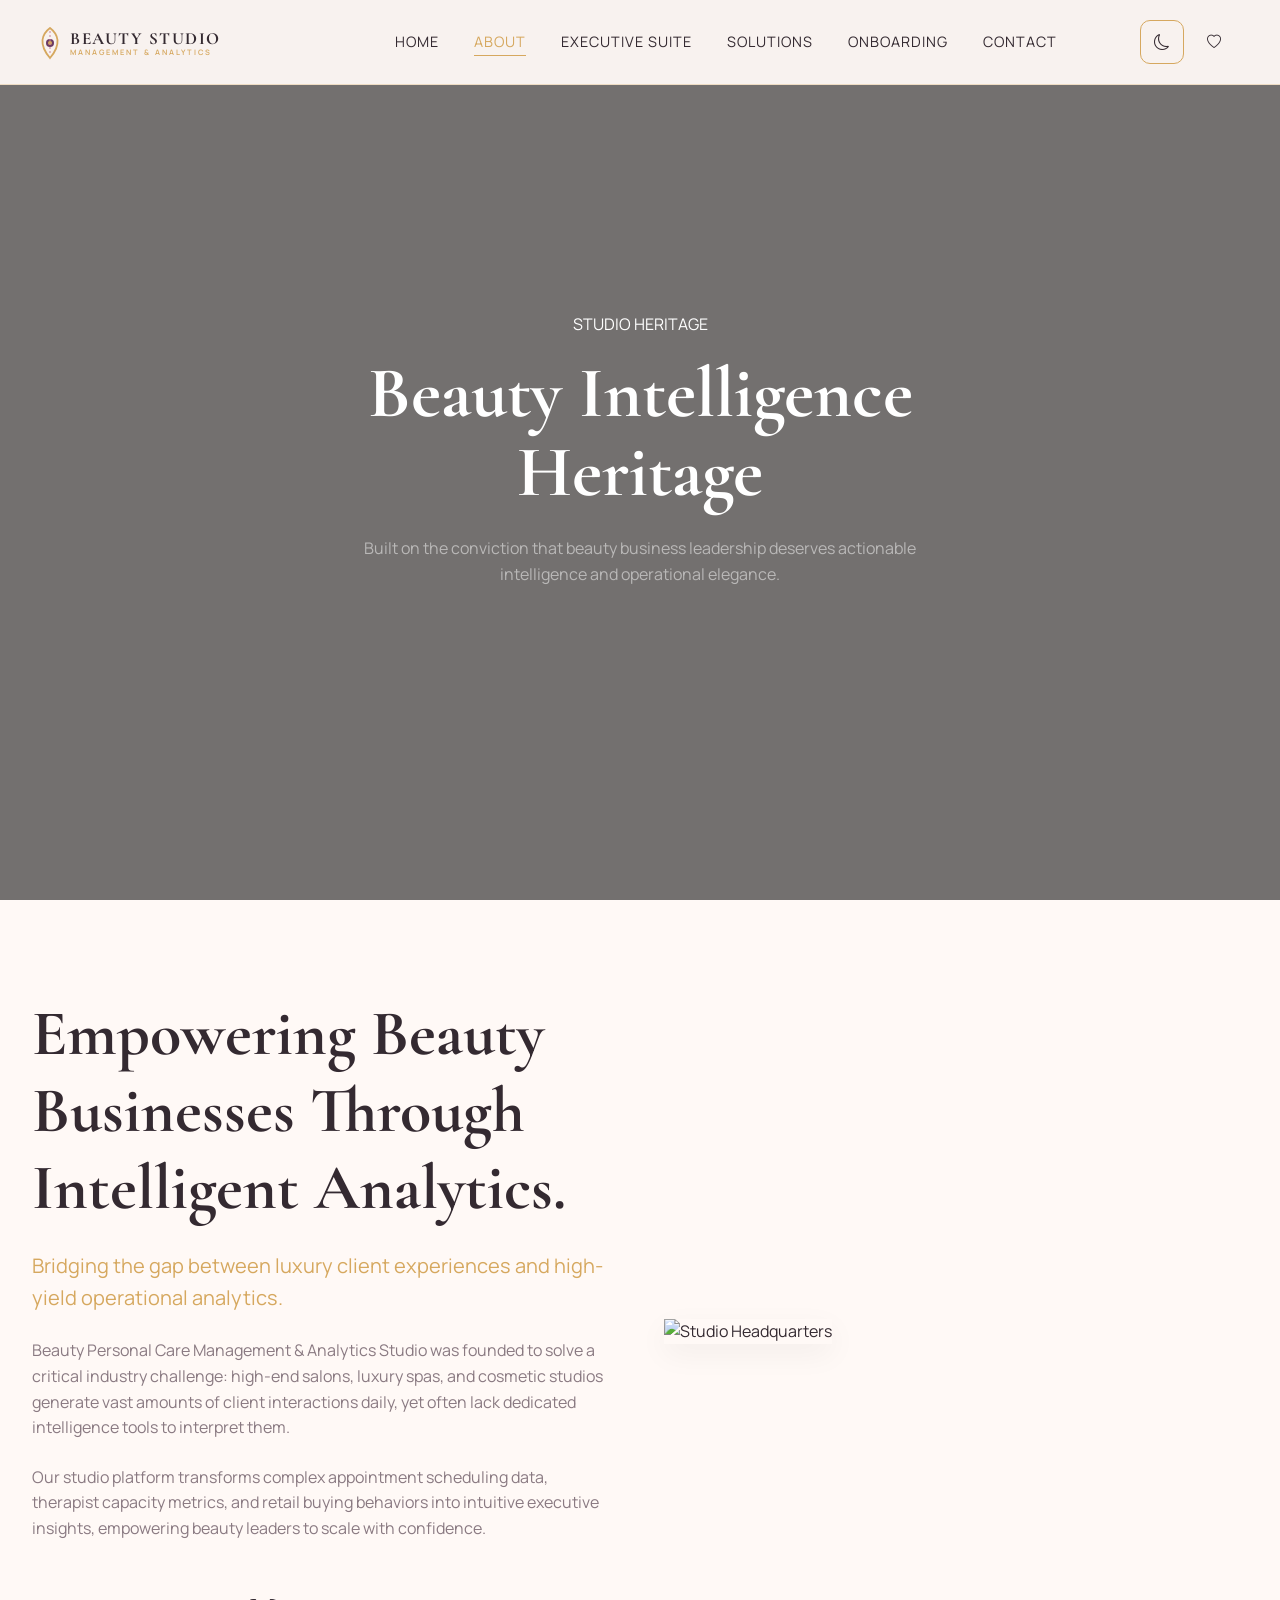
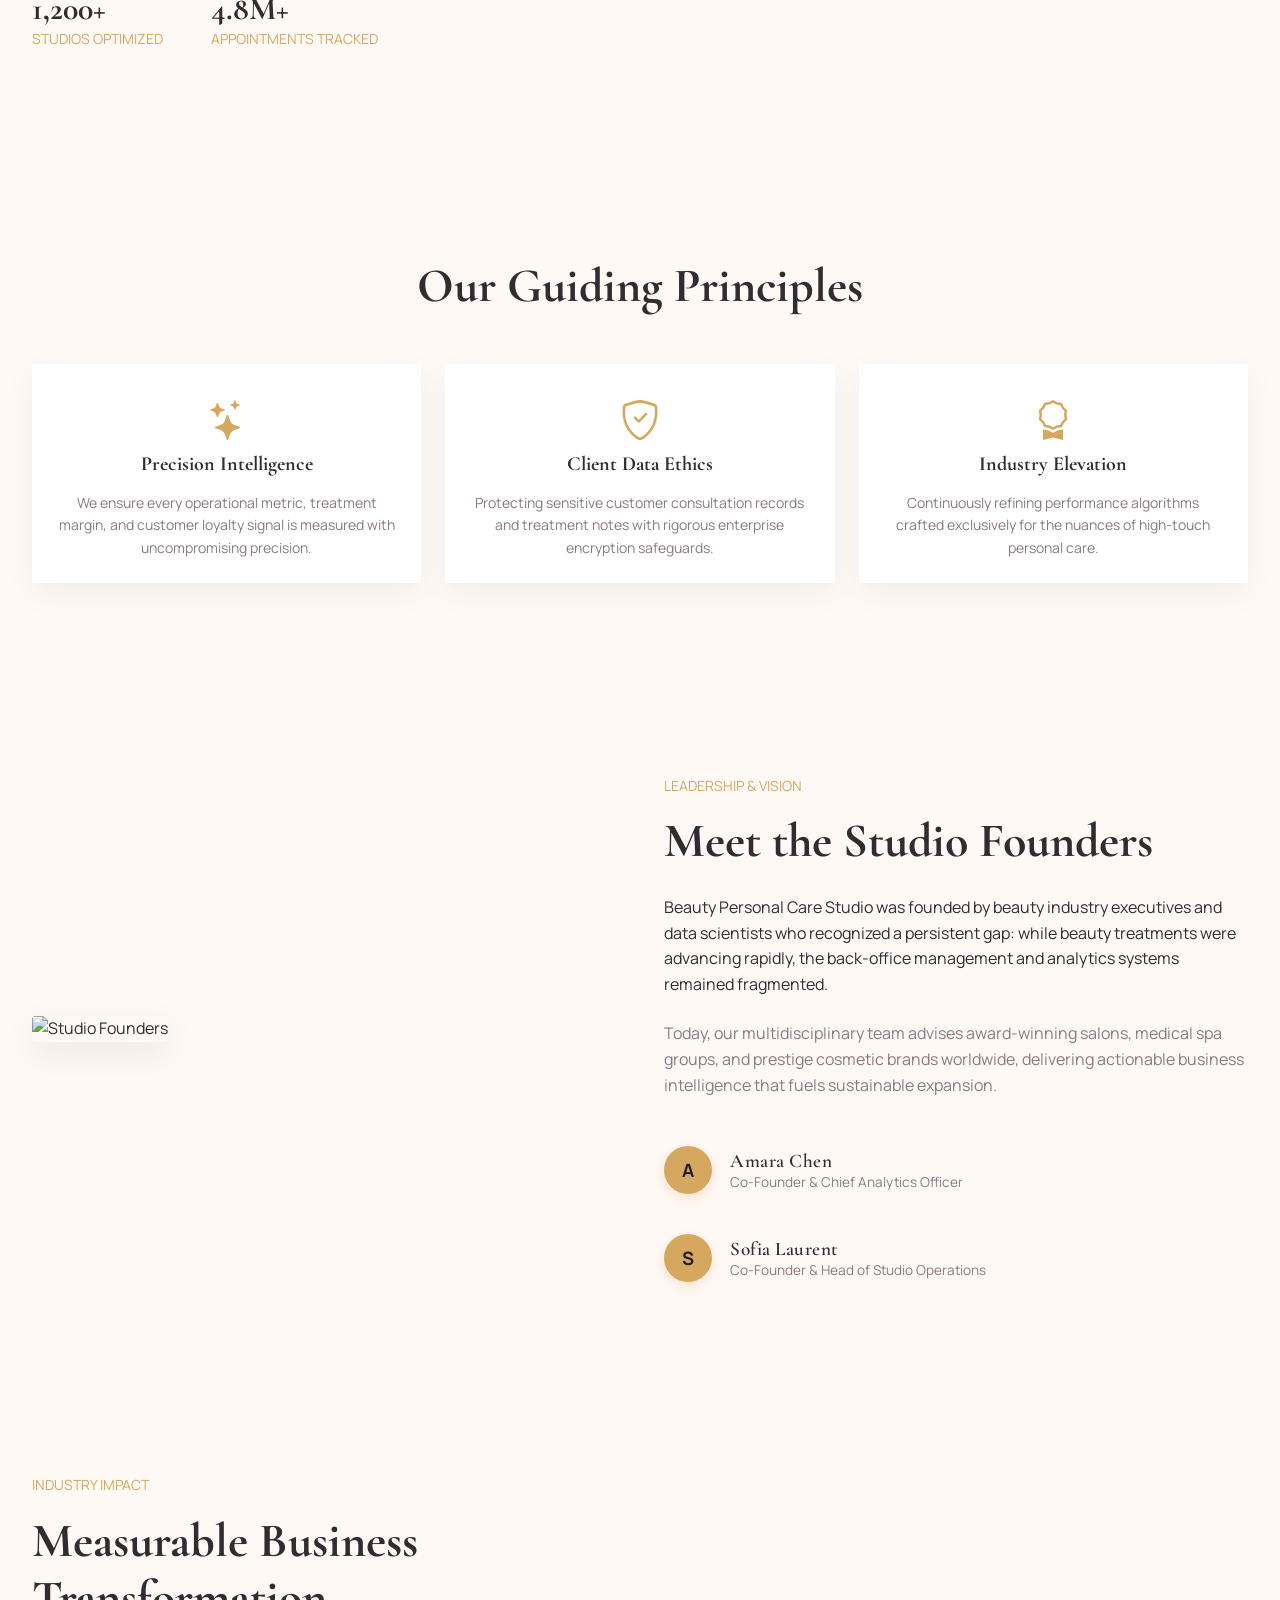
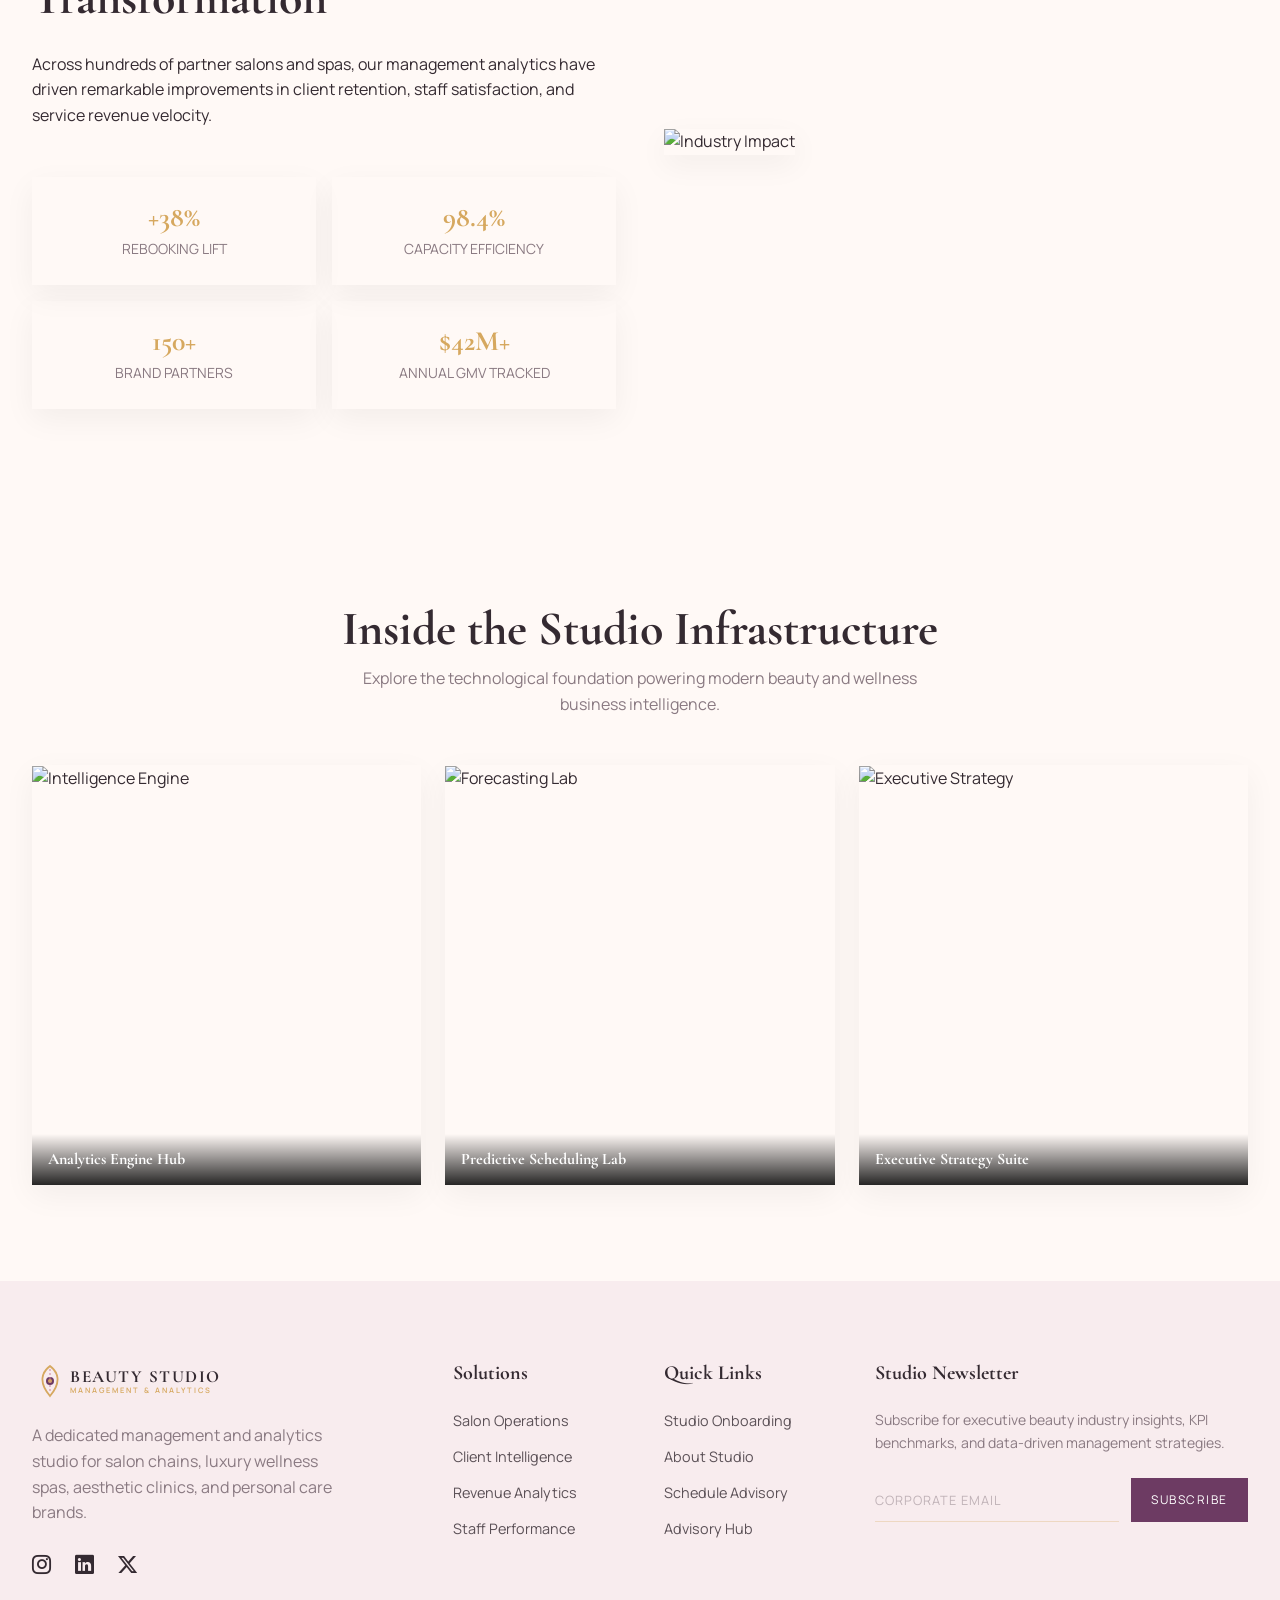
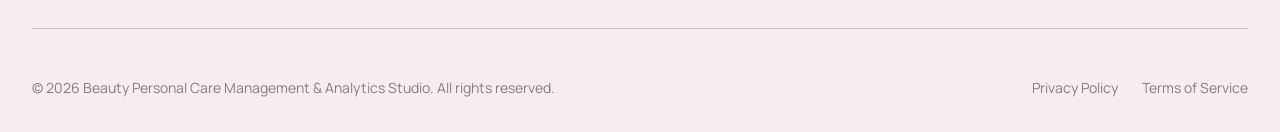
==== commit fa45205c: "Update website: fix responsive layouts, contrast, image cropping, and footer button alignment" ====
--- a/about.html
+++ b/about.html
@@ -24,19 +24,16 @@
 
             <div class="nav-links-desktop d-none d-lg-block">
                 <a href="index.html" class="nav-link-custom">Home</a>
+                <a href="about.html" class="nav-link-custom active">About</a>
                 <a href="home2.html" class="nav-link-custom">Executive Suite</a>
                 <a href="collections.html" class="nav-link-custom">Solutions</a>
                 <a href="consignment.html" class="nav-link-custom">Onboarding</a>
-                <a href="about.html" class="nav-link-custom active">About</a>
                 <a href="contact.html" class="nav-link-custom">Contact</a>
             </div>
 
             <div class="header-actions d-flex align-items-center">
                 <button id="theme-toggle" class="btn border-0 p-2 me-2 d-none d-lg-inline-flex" aria-label="Toggle Theme">
                     <i class="bi bi-moon"></i>
-                </button>
-                <button id="rtl-toggle" class="btn border-0 p-2 me-2 d-none d-lg-inline-flex" aria-label="Toggle RTL">
-                    <i class="bi bi-text-paragraph"></i>
                 </button>
                 <a href="#" class="nav-link-custom me-3 d-none d-lg-inline-flex"><i class="bi bi-heart"></i></a>
                 <button id="hamburger-menu" class="btn border-0 p-0 d-lg-none" aria-label="Open Menu">
@@ -51,27 +48,23 @@
     <div id="sidebar-menu" class="sidebar-menu">
         <div id="sidebar-close" class="sidebar-close"><i class="bi bi-x-lg"></i></div>
         <nav class="d-flex flex-column gap-4">
-            <a href="index.html" class="fs-4 luxury-heading">Home</a>
-            <a href="home2.html" class="fs-4 luxury-heading">Executive Suite</a>
-            <a href="collections.html" class="fs-4 luxury-heading">Solutions</a>
-            <a href="consignment.html" class="fs-4 luxury-heading">Onboarding</a>
-            <a href="about.html" class="fs-4 luxury-heading">Our Story</a>
-            <a href="contact.html" class="fs-4 luxury-heading">Contact</a>
+            <a href="index.html" class="sidebar-nav-link">Home</a>
+            <a href="about.html" class="sidebar-nav-link active">About</a>
+            <a href="home2.html" class="sidebar-nav-link">Executive Suite</a>
+            <a href="collections.html" class="sidebar-nav-link">Solutions</a>
+            <a href="consignment.html" class="sidebar-nav-link">Onboarding</a>
+            <a href="contact.html" class="sidebar-nav-link">Contact</a>
         </nav>
         <div class="sidebar-utilities d-flex align-items-center gap-3 mt-4 pt-4">
             <button class="btn theme-toggle-btn d-inline-flex align-items-center gap-2" aria-label="Toggle Theme">
                 <i class="bi bi-moon"></i>
                 <span class="theme-label">Dark Mode</span>
             </button>
-            <button class="btn rtl-toggle-btn d-inline-flex align-items-center gap-2" aria-label="Toggle RTL">
-                <i class="bi bi-text-paragraph"></i>
-                <span class="rtl-label">RTL</span>
-            </button>
         </div>
     </div>
 
     <!-- Page Header (Unified Hero) -->
-    <header class="hero hero-small" style="background-image: url('images/collection_bridal.png');">
+    <header class="hero hero-small" style="background-image: url('https://images.unsplash.com/photo-1540555700478-4be289fbecef?auto=format&fit=crop&w=1600&q=80');">
         <div class="hero-overlay"></div>
         <div class="hero-content container py-5 text-center">
             <span class="text-white text-uppercase letter-spacing-2 mb-3 d-block">Studio Heritage</span>
@@ -81,7 +74,7 @@
     </header>
 
     <!-- About Main -->
-    <section class="py-5 about-founders-section">
+    <section class="py-5">
         <div class="container-custom py-5">
             <div class="row align-items-center g-5">
                 <div class="col-lg-6">
@@ -141,33 +134,29 @@
     </section>
 
     <!-- Section 1: Meet the Founders -->
-    <section class="py-5">
+    <section class="py-5 leadership-vision-section">
         <div class="container-custom py-5">
             <div class="row align-items-center g-5">
                 <div class="col-lg-6">
-                    <img src="https://images.unsplash.com/photo-1573496359142-b8d87734a5a2?auto=format&fit=crop&w=1200&q=80" alt="Studio Founders" class="img-fluid luxury-shadow w-100"
-                        style="object-fit:cover; max-height:520px;">
+                    <img src="https://images.unsplash.com/photo-1573496359142-b8d87734a5a2?auto=format&fit=max&w=1200&q=80" alt="Studio Founders" class="img-fluid luxury-shadow w-100 founder-img"
+                        style="object-fit:cover; object-position: top center; max-height:560px;">
                 </div>
                 <div class="col-lg-6">
                     <span class="text-gold text-uppercase letter-spacing-2 small mb-3 d-block">Leadership &amp; Vision</span>
                     <h2 class="display-5 luxury-heading mb-4">Meet the Studio Founders</h2>
                     <p class="mb-4">Beauty Personal Care Studio was founded by beauty industry executives and data scientists who recognized a persistent gap: while beauty treatments were advancing rapidly, the back-office management and analytics systems remained fragmented.</p>
                     <p class="text-muted mb-5">Today, our multidisciplinary team advises award-winning salons, medical spa groups, and prestige cosmetic brands worldwide, delivering actionable business intelligence that fuels sustainable expansion.</p>
-                    <div class="d-flex gap-4 founders-list">
-                        <div class="d-flex align-items-center gap-3 founder-item">
-                            <div class="rounded-circle d-flex align-items-center justify-content-center"
-                                style="width:48px;height:48px;background:var(--accent-gold);color:var(--btn-text);font-weight:700;">
-                                A</div>
-                            <div>
+                    <div class="founders-list">
+                        <div class="founder-item">
+                            <div class="founder-circle">A</div>
+                            <div class="founder-content">
                                 <h6 class="luxury-heading mb-0">Amara Chen</h6>
                                 <p class="small text-muted mb-0">Co-Founder &amp; Chief Analytics Officer</p>
                             </div>
                         </div>
-                        <div class="d-flex align-items-center gap-3 founder-item">
-                            <div class="rounded-circle d-flex align-items-center justify-content-center"
-                                style="width:48px;height:48px;background:var(--accent-gold);color:var(--btn-text);font-weight:700;">
-                                S</div>
-                            <div>
+                        <div class="founder-item">
+                            <div class="founder-circle">S</div>
+                            <div class="founder-content">
                                 <h6 class="luxury-heading mb-0">Sofia Laurent</h6>
                                 <p class="small text-muted mb-0">Co-Founder &amp; Head of Studio Operations</p>
                             </div>
@@ -231,7 +220,7 @@
             <div class="row g-4">
                 <div class="col-md-4">
                     <div class="position-relative overflow-hidden luxury-shadow" style="height: 420px;">
-                        <img src="images/collection_formal.png" alt="Intelligence Engine"
+                        <img src="https://images.unsplash.com/photo-1556761175-5973dc0f32e7?auto=format&fit=crop&w=800&q=80" alt="Intelligence Engine"
                             class="w-100 h-100 object-fit-cover">
                         <div class="position-absolute bottom-0 start-0 w-100 p-3"
                             style="background: linear-gradient(transparent, rgba(0,0,0,0.85));">
@@ -241,7 +230,7 @@
                 </div>
                 <div class="col-md-4">
                     <div class="position-relative overflow-hidden luxury-shadow" style="height: 420px;">
-                        <img src="images/dress_1.png" alt="Forecasting Lab" class="w-100 h-100 object-fit-cover">
+                        <img src="https://images.unsplash.com/photo-1519415510236-718bdfcd89c8?auto=format&fit=crop&w=800&q=80" alt="Forecasting Lab" class="w-100 h-100 object-fit-cover">
                         <div class="position-absolute bottom-0 start-0 w-100 p-3"
                             style="background: linear-gradient(transparent, rgba(0,0,0,0.85));">
                             <h5 class="text-white luxury-heading h6 mb-0">Predictive Scheduling Lab</h5>
@@ -250,7 +239,7 @@
                 </div>
                 <div class="col-md-4">
                     <div class="position-relative overflow-hidden luxury-shadow" style="height: 420px;">
-                        <img src="images/dress_2.png" alt="Executive Strategy" class="w-100 h-100 object-fit-cover"
+                        <img src="https://images.unsplash.com/photo-1521737711867-e3b97375f902?auto=format&fit=crop&w=800&q=80" alt="Executive Strategy" class="w-100 h-100 object-fit-cover"
                             style="object-position: center center;">
                         <div class="position-absolute bottom-0 start-0 w-100 p-3"
                             style="background: linear-gradient(transparent, rgba(0,0,0,0.85));">
@@ -294,7 +283,7 @@
                 <div class="col-md-4 col-lg-4">
                     <h5 class="luxury-heading mb-4">Studio Newsletter</h5>
                     <p class="small text-muted mb-4">Subscribe for executive beauty industry insights, KPI benchmarks, and data-driven management strategies.</p>
-                    <div class="d-flex">
+                    <div class="d-flex newsletter-input-group">
                         <input type="email" class="form-control-luxury me-2" placeholder="Corporate Email">
                         <button class="btn-gold px-4">Subscribe</button>
                     </div>
--- a/css/style.css
+++ b/css/style.css
@@ -305,6 +305,59 @@
     right: 0;
 }
 
+/* Sidebar Nav Links - Styled identical to web view navigation */
+.sidebar-menu nav {
+    gap: 1.5rem !important;
+}
+
+.sidebar-menu nav a,
+.sidebar-nav-link {
+    font-family: var(--font-body);
+    font-size: 0.95rem;
+    font-weight: 600;
+    text-transform: uppercase;
+    letter-spacing: 1.5px;
+    color: var(--text-main);
+    text-decoration: none;
+    position: relative;
+    display: inline-block;
+    width: fit-content;
+    padding: 0.35rem 0;
+    transition: var(--transition-smooth);
+}
+
+.sidebar-menu nav a::after,
+.sidebar-nav-link::after {
+    content: '';
+    position: absolute;
+    bottom: -3px;
+    left: 0;
+    width: 0;
+    height: 2px;
+    background: var(--accent-gold);
+    transition: var(--transition-smooth);
+}
+
+.sidebar-menu nav a:hover,
+.sidebar-nav-link:hover {
+    color: var(--accent-gold);
+}
+
+.sidebar-menu nav a:hover::after,
+.sidebar-nav-link:hover::after {
+    width: 100%;
+}
+
+.sidebar-menu nav a.active,
+.sidebar-nav-link.active {
+    color: var(--accent-gold) !important;
+}
+
+.sidebar-menu nav a.active::after,
+.sidebar-nav-link.active::after {
+    width: 100% !important;
+}
+
 .sidebar-utilities {
     border-top: 1px solid rgba(214, 168, 95, 0.25) !important;
 }
@@ -431,21 +484,156 @@
     background: var(--secondary-bg);
 }
 
-/* Vault Cards */
+/* Vault Cards & Studio Intelligence Section */
+.platinum-vault-section {
+    background-color: var(--primary-bg) !important;
+}
+
+.platinum-vault-section .luxury-heading {
+    color: var(--text-main);
+}
+
+.platinum-vault-section .text-muted {
+    color: var(--text-muted) !important;
+    opacity: 0.95;
+}
+
+[data-theme="dark"] .platinum-vault-section .luxury-heading {
+    color: #FFFFFF !important;
+}
+
+[data-theme="dark"] .platinum-vault-section p.text-muted {
+    color: rgba(255, 249, 246, 0.88) !important;
+}
+
+[data-theme="light"] .platinum-vault-section p.text-muted {
+    color: rgba(52, 42, 49, 0.85) !important;
+}
+
+.platinum-vault-grid {
+    display: flex;
+    flex-wrap: wrap;
+}
+
+.platinum-vault-grid > [class*="col-"] {
+    display: flex;
+}
+
 .vault-card {
     border: 1px solid var(--accent-gold);
-    padding: 2.5rem;
+    background: var(--card-bg);
+    padding: 2.5rem 1.75rem;
     transition: var(--transition-smooth);
     text-align: center;
-}
-
+    width: 100%;
+    height: 100%;
+    min-height: 340px;
+    display: flex;
+    flex-direction: column;
+    align-items: center;
+    border-radius: 4px;
+    box-shadow: 0 4px 20px rgba(0, 0, 0, 0.04);
+}
+
+[data-theme="dark"] .vault-card {
+    background: #2D222A;
+    border-color: rgba(214, 168, 95, 0.45);
+}
+
+.vault-card .text-gold {
+    color: var(--accent-gold);
+    font-weight: 700;
+    transition: var(--transition-smooth);
+}
+
+.vault-card .luxury-heading {
+    min-height: 3.2rem;
+    display: flex;
+    align-items: center;
+    justify-content: center;
+    font-size: 1.35rem;
+    line-height: 1.3;
+    transition: var(--transition-smooth);
+}
+
+[data-theme="dark"] .vault-card .luxury-heading {
+    color: #FFFFFF !important;
+}
+
+[data-theme="light"] .vault-card .luxury-heading {
+    color: #241B22 !important;
+}
+
+.vault-card p {
+    flex-grow: 1;
+    font-size: 0.9rem;
+    line-height: 1.6;
+    margin-bottom: 2rem;
+    transition: var(--transition-smooth);
+}
+
+[data-theme="dark"] .vault-card p {
+    color: rgba(255, 249, 246, 0.88) !important;
+}
+
+[data-theme="light"] .vault-card p {
+    color: rgba(52, 42, 49, 0.85) !important;
+}
+
+.vault-card .btn-outline {
+    margin-top: auto;
+    min-width: 140px;
+    display: inline-flex;
+    justify-content: center;
+    align-items: center;
+    padding: 0.75rem 1.75rem;
+    border: 1px solid var(--accent-gold);
+    color: var(--text-main);
+    font-weight: 600;
+    transition: var(--transition-smooth);
+}
+
+[data-theme="dark"] .vault-card .btn-outline {
+    color: #FFFFFF;
+}
+
+/* Hover State - High Contrast Luxury Gold with Deep Dark Text */
 .vault-card:hover {
-    background: var(--accent-gold);
-    color: var(--btn-text);
+    background: var(--accent-gold) !important;
+    border-color: var(--accent-gold) !important;
+    transform: translateY(-6px);
+    box-shadow: 0 12px 30px rgba(214, 168, 95, 0.25);
+}
+
+.vault-card:hover .text-gold {
+    color: #1A1118 !important;
+    font-weight: 800;
+    opacity: 0.85;
+}
+
+.vault-card:hover .luxury-heading,
+.vault-card:hover h4 {
+    color: #1A1118 !important;
+    font-weight: 700;
 }
 
 .vault-card:hover p {
-    color: var(--btn-text) !important;
+    color: #241B22 !important;
+    font-weight: 500;
+    opacity: 1 !important;
+}
+
+.vault-card:hover .btn-outline {
+    border-color: #1A1118 !important;
+    color: #1A1118 !important;
+    background: transparent !important;
+    font-weight: 700;
+}
+
+.vault-card:hover .btn-outline:hover {
+    background: #1A1118 !important;
+    color: var(--accent-gold) !important;
+    border-color: #1A1118 !important;
 }
 
 /* Stories / Testimonials */
@@ -483,10 +671,11 @@
 
     .hero-split-image {
         width: 100%;
-        height: 70vh;
-        min-height: 450px;
+        height: 52vh;
+        min-height: 360px;
         background-size: cover !important;
-        background-position: center top !important;
+        background-position: center center !important;
+        background-repeat: no-repeat !important;
     }
 
     .hero-split-content {
@@ -496,18 +685,23 @@
 
 @media (max-width: 767px) {
     .hero-split-image {
-        background-size: contain !important;
+        width: 100%;
+        height: 48vh;
+        min-height: 320px;
+        background-size: cover !important;
         background-repeat: no-repeat !important;
-        height: 120vw;
-        min-height: 400px;
+        background-position: center center !important;
     }
 }
 
 @media (min-width: 768px) and (max-width: 991px) {
     .hero-split-image {
-        background-size: contain !important;
+        width: 100%;
+        height: 50vh;
+        min-height: 380px;
+        background-size: cover !important;
         background-repeat: no-repeat !important;
-        background-position: center !important;
+        background-position: center center !important;
     }
 }
 
@@ -578,7 +772,7 @@
 }
 
 .hero-full-image {
-    background-size: contain !important;
+    background-size: cover !important;
     background-repeat: no-repeat !important;
     background-position: center center !important;
     background-color: #111;
@@ -614,11 +808,29 @@
     overflow: hidden;
     transition: var(--transition-smooth);
     margin-bottom: 2rem;
+    height: 100%;
+    display: flex;
+    flex-direction: column;
+}
+
+[data-theme="dark"] .product-card {
+    background: #2D222A;
+    border: 1px solid rgba(214, 168, 95, 0.25);
+    box-shadow: 0 10px 30px rgba(0, 0, 0, 0.25);
+}
+
+.row .product-card {
+    margin-bottom: 0;
 }
 
 .product-card:hover {
     transform: translateY(-10px);
     box-shadow: 0 20px 40px rgba(0, 0, 0, 0.1);
+}
+
+[data-theme="dark"] .product-card:hover {
+    box-shadow: 0 20px 40px rgba(0, 0, 0, 0.45);
+    border-color: var(--accent-gold);
 }
 
 .product-card img {
@@ -632,9 +844,87 @@
     transform: scale(1.05);
 }
 
+/* Product Card Badges & Wishlist Buttons */
+.product-card .badge,
+.product-suite-badge {
+    background: #FFFFFF !important;
+    color: #1A1118 !important;
+    font-weight: 600 !important;
+    letter-spacing: 0.5px;
+    box-shadow: 0 4px 12px rgba(0, 0, 0, 0.15);
+}
+
+[data-theme="dark"] .product-card .badge,
+[data-theme="dark"] .product-card .badge.bg-white,
+[data-theme="dark"] .product-suite-badge {
+    background: var(--accent-gold) !important;
+    color: #1A1118 !important;
+    font-weight: 700 !important;
+    box-shadow: 0 4px 15px rgba(0, 0, 0, 0.4);
+}
+
+.product-card .wishlist-btn {
+    background: #FFFFFF !important;
+    color: #1A1118 !important;
+    border: 1px solid rgba(0, 0, 0, 0.08) !important;
+    transition: var(--transition-smooth);
+}
+
+[data-theme="dark"] .product-card .wishlist-btn,
+[data-theme="dark"] .wishlist-btn.bg-white {
+    background: rgba(45, 34, 42, 0.9) !important;
+    border: 1px solid var(--accent-gold) !important;
+    color: var(--accent-gold) !important;
+    box-shadow: 0 4px 12px rgba(0, 0, 0, 0.3) !important;
+}
+
+[data-theme="dark"] .product-card .wishlist-btn:hover,
+[data-theme="dark"] .wishlist-btn.bg-white:hover {
+    background: var(--accent-gold) !important;
+    color: #1A1118 !important;
+}
+
 .product-info {
     padding: 1.5rem;
     text-align: center;
+    display: flex;
+    flex-direction: column;
+    flex-grow: 1;
+    justify-content: space-between;
+}
+
+[data-theme="dark"] .product-info {
+    background: #2D222A;
+}
+
+[data-theme="dark"] .product-info .text-gold {
+    color: var(--accent-gold) !important;
+    font-weight: 700;
+    letter-spacing: 1.5px;
+}
+
+[data-theme="dark"] .product-info h5 a {
+    color: #FFFFFF !important;
+    font-weight: 600;
+    transition: var(--transition-smooth);
+}
+
+[data-theme="dark"] .product-info h5 a:hover {
+    color: var(--accent-gold) !important;
+}
+
+[data-theme="dark"] .product-info p.fs-5 {
+    color: #FFFFFF !important;
+    font-weight: 700;
+}
+
+[data-theme="dark"] .product-info p.fs-5 .text-muted {
+    color: rgba(255, 249, 246, 0.65) !important;
+    font-weight: 400;
+}
+
+.product-info a:last-child {
+    margin-top: auto;
 }
 
 /* Footer & Hover Effects */
@@ -668,13 +958,86 @@
     text-shadow: 0 0 10px var(--accent-gold);
 }
 
-/* Footer newsletter input alignment */
-footer .col-md-4.col-lg-4>.d-flex {
-    align-items: flex-end;
-}
-
-footer .col-md-4.col-lg-4>.d-flex .form-control-luxury {
-    margin-bottom: 0;
+/* Footer newsletter input and button alignment (universal) */
+.newsletter-input-group,
+footer .col-md-4.col-lg-4 > .d-flex:not(a):not(.gap-3) {
+    display: flex !important;
+    align-items: flex-end !important;
+    gap: 0.75rem;
+    width: 100%;
+}
+
+.newsletter-input-group .form-control-luxury,
+footer .col-md-4.col-lg-4 > .d-flex:not(a):not(.gap-3) .form-control-luxury {
+    flex: 1 1 auto;
+    min-width: 0;
+    width: 0;
+    margin-right: 0 !important;
+    margin-bottom: 0 !important;
+    height: 44px;
+    padding: 0.5rem 0;
+    font-size: 0.85rem;
+    line-height: 1.4;
+    border: none;
+    border-bottom: 1px solid var(--border-color);
+    background: transparent;
+    border-radius: 0;
+    color: var(--text-main) !important;
+    box-sizing: border-box;
+}
+
+.newsletter-input-group .form-control-luxury:focus,
+footer .col-md-4.col-lg-4 > .d-flex:not(a):not(.gap-3) .form-control-luxury:focus {
+    box-shadow: none;
+    border-bottom-color: var(--accent-gold);
+    background: transparent;
+}
+
+.newsletter-input-group .btn-gold,
+footer .col-md-4.col-lg-4 > .d-flex:not(a):not(.gap-3) .btn-gold {
+    flex: 0 0 auto;
+    white-space: nowrap !important;
+    height: 44px;
+    padding: 0 1.25rem !important;
+    margin-bottom: 0 !important;
+    font-size: 0.75rem;
+    letter-spacing: 1.5px;
+    align-self: flex-end;
+    display: inline-flex;
+    align-items: center;
+    justify-content: center;
+    line-height: 1;
+    box-sizing: border-box;
+}
+
+/* Onboarding / Consignment Process Section & Ready Card */
+.ready-consign-card {
+    position: static !important;
+    background: var(--card-bg) !important;
+    border: 1px solid var(--accent-gold) !important;
+    border-radius: 4px;
+    padding: 3rem 2.5rem !important;
+    box-shadow: 0 10px 30px rgba(0, 0, 0, 0.05);
+}
+
+[data-theme="dark"] .ready-consign-card {
+    background: #2D222A !important;
+    border-color: rgba(214, 168, 95, 0.35) !important;
+    box-shadow: 0 10px 30px rgba(0, 0, 0, 0.3);
+}
+
+[data-theme="dark"] .ready-consign-card h3,
+[data-theme="dark"] .ready-consign-card .luxury-heading {
+    color: #FFFFFF !important;
+}
+
+[data-theme="dark"] .ready-consign-card p,
+[data-theme="dark"] .ready-consign-card .text-muted {
+    color: rgba(255, 249, 246, 0.88) !important;
+}
+
+[data-theme="dark"] .ready-consign-card ul li {
+    color: rgba(255, 249, 246, 0.9) !important;
 }
 
 /* Responsive Grid Fixes */
@@ -690,9 +1053,34 @@
     #hamburger-menu {
         display: inline-flex !important;
     }
-}
-
-/* Home2: Platinum Vault tablet alignment fixes */
+
+    /* Footer newsletter alignment on 1024px tablet/desktop */
+    .newsletter-input-group,
+    footer .col-md-4.col-lg-4 > .d-flex:not(a):not(.gap-3) {
+        gap: 0.5rem;
+        align-items: flex-end !important;
+    }
+
+    .newsletter-input-group .form-control-luxury,
+    footer .col-md-4.col-lg-4 > .d-flex:not(a):not(.gap-3) .form-control-luxury {
+        height: 42px;
+        font-size: 0.8rem;
+        padding: 0.4rem 0;
+        margin-bottom: 0 !important;
+    }
+
+    .newsletter-input-group .btn-gold,
+    footer .col-md-4.col-lg-4 > .d-flex:not(a):not(.gap-3) .btn-gold {
+        height: 42px;
+        padding: 0 1rem !important;
+        font-size: 0.72rem;
+        letter-spacing: 1px;
+        margin-bottom: 0 !important;
+        align-self: flex-end;
+    }
+}
+
+/* Home2: Platinum Vault tablet & responsive alignment */
 @media (min-width: 768px) and (max-width: 1024px) {
     .platinum-vault-section .row.align-items-end {
         row-gap: 1rem;
@@ -703,35 +1091,52 @@
     }
 
     .platinum-vault-section .platinum-vault-grid .col-md-4 {
-        flex: 0 0 50%;
-        max-width: 50%;
+        flex: 0 0 33.333333%;
+        max-width: 33.333333%;
         display: flex;
-    }
-
-    .platinum-vault-section .platinum-vault-grid .col-md-4:last-child {
-        margin-left: auto;
-        margin-right: auto;
     }
 
     .platinum-vault-section .vault-card {
         width: 100%;
-        min-height: 100%;
-        padding: 2rem 1.5rem;
+        height: 100%;
+        min-height: 340px;
+        padding: 2rem 1.25rem;
         display: flex;
         flex-direction: column;
         align-items: center;
         text-align: center;
     }
 
-    .platinum-vault-section .vault-card .text-muted {
+    .platinum-vault-section .vault-card .luxury-heading {
+        font-size: 1.2rem;
+        min-height: 3.2rem;
+    }
+
+    .platinum-vault-section .vault-card p {
+        font-size: 0.85rem;
         margin-bottom: 1.5rem !important;
     }
 
     .platinum-vault-section .vault-card .btn-outline {
         margin-top: auto;
-        min-width: 130px;
+        min-width: 120px;
+        padding: 0.6rem 1.25rem;
         display: inline-flex;
         justify-content: center;
+    }
+}
+
+@media (max-width: 767px) {
+    .platinum-vault-section .platinum-vault-grid .col-md-4 {
+        flex: 0 0 100%;
+        max-width: 100%;
+        display: flex;
+    }
+
+    .platinum-vault-section .vault-card {
+        width: 100%;
+        min-height: 300px;
+        padding: 2.25rem 1.5rem;
     }
 }
 
@@ -794,23 +1199,34 @@
         display: none;
     }
 
-    footer .col-md-4.col-lg-4>.d-flex {
-        gap: 0.75rem;
-        align-items: flex-end;
-    }
-
-    footer .col-md-4.col-lg-4>.d-flex .form-control-luxury {
+    .newsletter-input-group,
+    footer .col-md-4.col-lg-4 > .d-flex:not(a):not(.gap-3) {
+        gap: 0.5rem;
+        align-items: flex-end !important;
+    }
+
+    .newsletter-input-group .form-control-luxury,
+    footer .col-md-4.col-lg-4 > .d-flex:not(a):not(.gap-3) .form-control-luxury {
         flex: 1 1 auto;
         min-width: 0;
+        width: 0;
         margin-right: 0 !important;
-        margin-bottom: 0;
-    }
-
-    footer .col-md-4.col-lg-4>.d-flex .btn-gold {
+        margin-bottom: 0 !important;
+        height: 42px;
+        padding: 0.4rem 0;
+        font-size: 0.8rem;
+    }
+
+    .newsletter-input-group .btn-gold,
+    footer .col-md-4.col-lg-4 > .d-flex:not(a):not(.gap-3) .btn-gold {
         flex: 0 0 auto;
-        white-space: nowrap;
-        padding: 0.95rem 1rem;
+        white-space: nowrap !important;
+        height: 42px;
+        padding: 0 1rem !important;
         letter-spacing: 1px;
+        font-size: 0.72rem;
+        margin-bottom: 0 !important;
+        align-self: flex-end;
     }
 
     .consignment-process-section {
@@ -839,20 +1255,27 @@
         margin-bottom: 2rem !important;
     }
 
-    .about-founders-section h2 {
-        white-space: nowrap;
-        font-size: 2.25rem;
-    }
-
-    .about-founders-section .founders-list {
+    .leadership-vision-section .founder-img {
+        max-height: 480px;
+        object-fit: cover;
+        object-position: top center;
+    }
+
+    .founders-list {
+        flex-direction: column !important;
+        gap: 1.5rem !important;
         width: 100%;
-        gap: 1rem !important;
-        justify-content: space-between;
-    }
-
-    .about-founders-section .founder-item {
-        flex: 1 1 0;
-        align-items: flex-start !important;
+    }
+
+    .founder-item {
+        width: 100%;
+        display: flex;
+        align-items: center;
+        gap: 1.15rem;
+    }
+
+    .founder-circle {
+        flex-shrink: 0;
     }
 }
 
@@ -905,6 +1328,253 @@
     font-weight: 700;
 }
 
+/* Collections / Solutions Page Dark Mode Contrast Enhancements */
+[data-theme="dark"] .filter-sidebar {
+    color: #FFFFFF;
+}
+
+[data-theme="dark"] .filter-sidebar .filter-title {
+    color: var(--accent-gold) !important;
+    font-weight: 700;
+    letter-spacing: 2px;
+}
+
+[data-theme="dark"] .filter-sidebar .form-check-label {
+    color: rgba(255, 249, 246, 0.9) !important;
+    font-size: 0.9rem;
+}
+
+[data-theme="dark"] .filter-sidebar .form-check-input {
+    background-color: transparent;
+    border-color: var(--accent-gold);
+}
+
+[data-theme="dark"] .filter-sidebar .form-check-input:checked {
+    background-color: var(--accent-gold);
+    border-color: var(--accent-gold);
+}
+
+select.form-control-luxury,
+select.form-select.form-control-luxury {
+    background-image: url("data:image/svg+xml,%3csvg xmlns='http://www.w3.org/2000/svg' viewBox='0 0 16 16'%3e%3cpath fill='none' stroke='%23D6A85F' stroke-linecap='round' stroke-linejoin='round' stroke-width='2' d='m2 5 6 6 6-6'/%3e%3c/svg%3e") !important;
+    background-repeat: no-repeat !important;
+    background-position: right 0.85rem center !important;
+    background-size: 16px 12px !important;
+    padding-right: 2.5rem !important;
+    cursor: pointer;
+    -webkit-appearance: none;
+    -moz-appearance: none;
+    appearance: none;
+}
+
+[data-theme="dark"] select.form-control-luxury {
+    background-color: #2D222A !important;
+    color: #FFFFFF !important;
+    border-bottom: 1px solid var(--accent-gold);
+}
+
+[data-theme="dark"] select.form-control-luxury option {
+    background-color: #2D222A;
+    color: #FFFFFF;
+}
+
+[data-theme="dark"] .filter-sidebar .btn-outline {
+    border-color: rgba(214, 168, 95, 0.45);
+    color: #FFFFFF !important;
+}
+
+[data-theme="dark"] .filter-sidebar .btn-outline:hover,
+[data-theme="dark"] .filter-sidebar .btn-outline.active {
+    background: var(--accent-gold);
+    color: #1A1118 !important;
+    border-color: var(--accent-gold);
+}
+
+.filter-btn {
+    background: transparent;
+    border: 1px solid var(--border-color);
+    color: var(--text-main);
+    padding: 0.6rem 1.5rem;
+    font-size: 0.85rem;
+    text-transform: uppercase;
+    letter-spacing: 1px;
+    font-weight: 600;
+    border-radius: 30px;
+    transition: var(--transition-smooth);
+}
+
+[data-theme="dark"] .filter-btn {
+    border-color: rgba(214, 168, 95, 0.45);
+    color: #FFFFFF;
+    background: rgba(45, 34, 42, 0.6);
+}
+
+.filter-btn:hover,
+.filter-btn.active {
+    background: var(--accent-gold);
+    border-color: var(--accent-gold);
+    color: #1A1118 !important;
+    font-weight: 700;
+}
+
+[data-theme="dark"] .col-lg-9 > .d-flex span.text-muted {
+    color: rgba(255, 249, 246, 0.88) !important;
+    font-weight: 500;
+}
+
+[data-theme="dark"] .dropdown-toggle.text-muted {
+    color: #FFFFFF !important;
+    border: 1px solid rgba(214, 168, 95, 0.35);
+    padding: 0.45rem 1.1rem;
+    border-radius: 4px;
+    background: #2D222A;
+}
+
+[data-theme="dark"] .dropdown-menu {
+    background: #2D222A;
+    border: 1px solid var(--accent-gold);
+}
+
+[data-theme="dark"] .dropdown-item {
+    color: #FFFFFF;
+}
+
+[data-theme="dark"] .dropdown-item:hover {
+    background: var(--accent-gold);
+    color: #1A1118;
+}
+
+[data-theme="dark"] .pagination .page-link {
+    background: #2D222A;
+    color: rgba(255, 249, 246, 0.88);
+    border: 1px solid rgba(214, 168, 95, 0.35) !important;
+    margin: 0 3px;
+    border-radius: 4px;
+}
+
+[data-theme="dark"] .pagination .page-item.active .page-link,
+[data-theme="dark"] .pagination .page-link.bg-gold {
+    background: var(--accent-gold) !important;
+    color: #1A1118 !important;
+    font-weight: 700;
+    border-color: var(--accent-gold) !important;
+}
+
+[data-theme="dark"] .pagination .page-link:hover:not(.bg-gold) {
+    background: rgba(214, 168, 95, 0.2);
+    color: var(--accent-gold);
+}
+
+/* Solutions Sub-sections Dark Mode Contrast */
+[data-theme="dark"] section.bg-ivory {
+    background-color: var(--primary-bg) !important;
+}
+
+[data-theme="dark"] section.bg-ivory h2,
+[data-theme="dark"] section.bg-ivory .luxury-heading {
+    color: #FFFFFF !important;
+}
+
+[data-theme="dark"] section.bg-ivory p,
+[data-theme="dark"] section.bg-ivory .text-muted {
+    color: rgba(255, 249, 246, 0.88) !important;
+}
+
+[data-theme="dark"] section.bg-ivory ul li {
+    color: #FFFFFF !important;
+    font-weight: 500;
+}
+
+[data-theme="dark"] section:not(.bg-ivory) .text-muted {
+    color: rgba(255, 249, 246, 0.85) !important;
+}
+
+[data-theme="dark"] .opacity-75 {
+    opacity: 0.95 !important;
+}
+
+[data-theme="dark"] .opacity-75 .luxury-heading {
+    color: rgba(255, 249, 246, 0.95) !important;
+}
+
+/* Leadership & Vision Section (About Founders) */
+.leadership-vision-section .founder-img {
+    width: 100%;
+    height: auto;
+    max-height: 560px;
+    object-fit: cover;
+    object-position: top center;
+    border-radius: 4px;
+    box-shadow: 0 12px 35px rgba(0, 0, 0, 0.08);
+}
+
+.founders-list {
+    display: flex;
+    flex-wrap: wrap;
+    gap: 2.5rem;
+    align-items: center;
+}
+
+.founder-item {
+    display: flex;
+    align-items: center;
+    gap: 1.15rem;
+}
+
+.founder-circle {
+    width: 48px;
+    height: 48px;
+    min-width: 48px;
+    min-height: 48px;
+    flex-shrink: 0;
+    border-radius: 50%;
+    background-color: var(--accent-gold);
+    color: #241B22;
+    font-weight: 700;
+    font-size: 1.15rem;
+    display: flex;
+    align-items: center;
+    justify-content: center;
+    box-shadow: 0 4px 14px rgba(214, 168, 95, 0.28);
+}
+
+.founder-content {
+    display: flex;
+    flex-direction: column;
+    justify-content: center;
+}
+
+.founder-content h6 {
+    margin-bottom: 0.2rem;
+    font-family: var(--font-heading);
+    font-size: 1.2rem;
+    font-weight: 600;
+    letter-spacing: 0.5px;
+    color: var(--text-main);
+    line-height: 1.25;
+}
+
+.founder-content p {
+    margin-bottom: 0;
+    font-size: 0.85rem;
+    color: var(--text-muted);
+    line-height: 1.35;
+}
+
+[data-theme="dark"] .founder-circle {
+    background-color: var(--accent-gold);
+    color: #241B22;
+    box-shadow: 0 4px 16px rgba(214, 168, 95, 0.25);
+}
+
+[data-theme="dark"] .founder-content h6 {
+    color: #FFFFFF;
+}
+
+[data-theme="dark"] .founder-content p {
+    color: rgba(255, 249, 246, 0.75);
+}
+
 /* UI Utility Classes */
 .text-gold {
     color: var(--accent-gold);
@@ -1002,3 +1672,104 @@
         display: none !important;
     }
 }
+
+/* Social Insights Grid & Channel Cards */
+.social-insights-grid {
+    display: grid;
+    grid-template-columns: repeat(4, 1fr);
+    gap: 1.5rem;
+    max-width: 1200px;
+    margin: 0 auto;
+    width: 100%;
+}
+
+.social-channel-card {
+    display: flex;
+    align-items: center;
+    gap: 1.15rem;
+    padding: 1.25rem 1.5rem;
+    background: var(--card-bg);
+    border-left: 3px solid var(--accent-gold);
+    border-radius: 0 4px 4px 0;
+    text-decoration: none;
+    color: var(--text-main);
+    box-shadow: 0 10px 30px rgba(0, 0, 0, 0.05);
+    transition: var(--transition-smooth);
+    width: 100%;
+    text-align: left;
+}
+
+.social-channel-card:hover {
+    transform: translateY(-3px);
+    box-shadow: 0 14px 35px rgba(214, 168, 95, 0.15);
+    color: var(--text-main);
+}
+
+.social-channel-card .social-card-icon {
+    width: 40px;
+    height: 40px;
+    min-width: 40px;
+    min-height: 40px;
+    flex-shrink: 0;
+    display: inline-flex;
+    align-items: center;
+    justify-content: center;
+    font-size: 1.85rem;
+    color: var(--accent-gold);
+    text-align: center;
+}
+
+.social-channel-card .social-card-info {
+    text-align: left;
+    min-width: 0;
+    flex: 1;
+}
+
+.social-channel-card .social-card-info h6 {
+    margin-bottom: 0.2rem;
+    font-size: 1.15rem;
+    line-height: 1.25;
+    color: var(--text-main);
+}
+
+.social-channel-card .social-card-info p {
+    margin-bottom: 0;
+    font-size: 0.85rem;
+    line-height: 1.35;
+    color: var(--text-muted);
+}
+
+[data-theme="dark"] .social-channel-card {
+    background: #2D222A;
+    box-shadow: 0 10px 30px rgba(0, 0, 0, 0.25);
+}
+
+[data-theme="dark"] .social-channel-card .social-card-info h6 {
+    color: #FFFFFF;
+}
+
+[data-theme="dark"] .social-channel-card .social-card-info p {
+    color: rgba(255, 249, 246, 0.72);
+}
+
+@media (max-width: 991px) {
+    .social-insights-grid {
+        grid-template-columns: repeat(2, 1fr);
+        gap: 1.25rem;
+        max-width: 650px;
+        margin: 0 auto;
+    }
+}
+
+@media (max-width: 576px) {
+    .social-insights-grid {
+        grid-template-columns: 1fr;
+        gap: 1rem;
+        max-width: 100%;
+        margin: 0 auto;
+    }
+
+    .social-channel-card {
+        padding: 1.15rem 1.25rem;
+    }
+}
